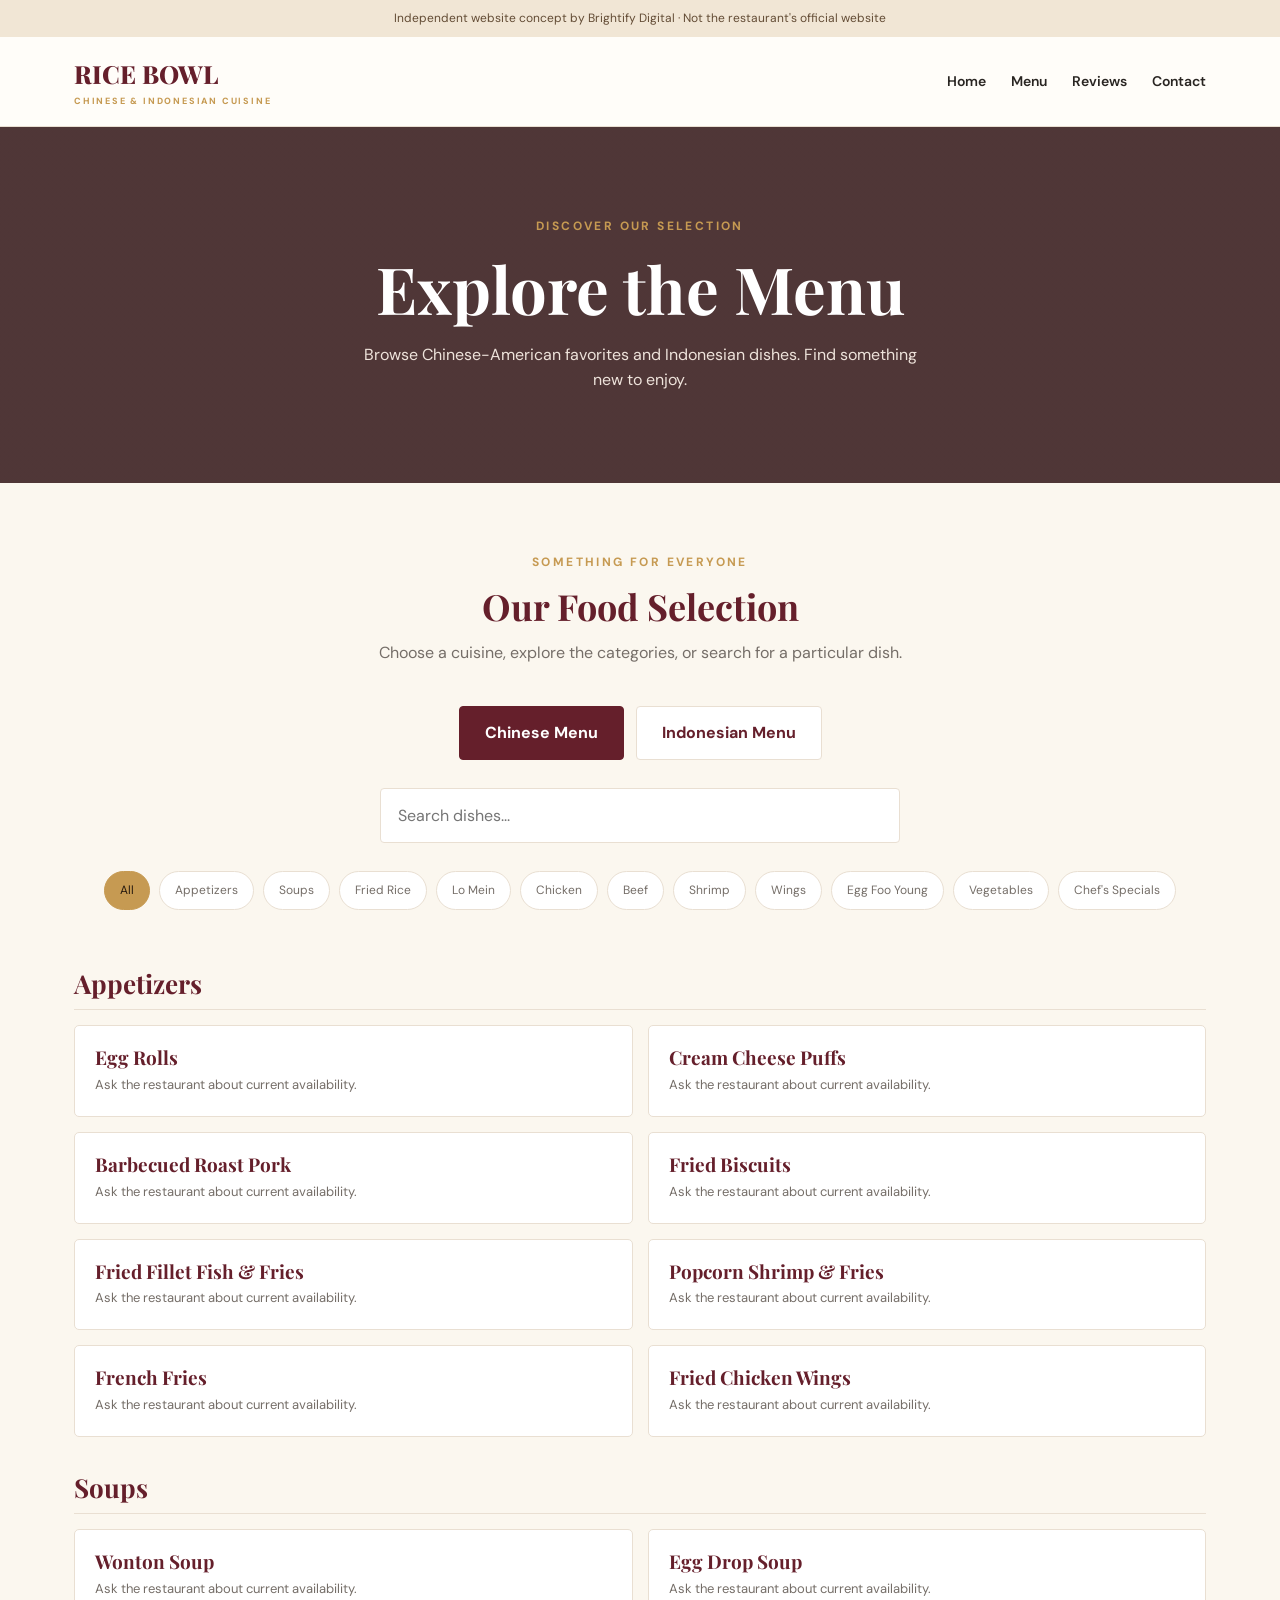
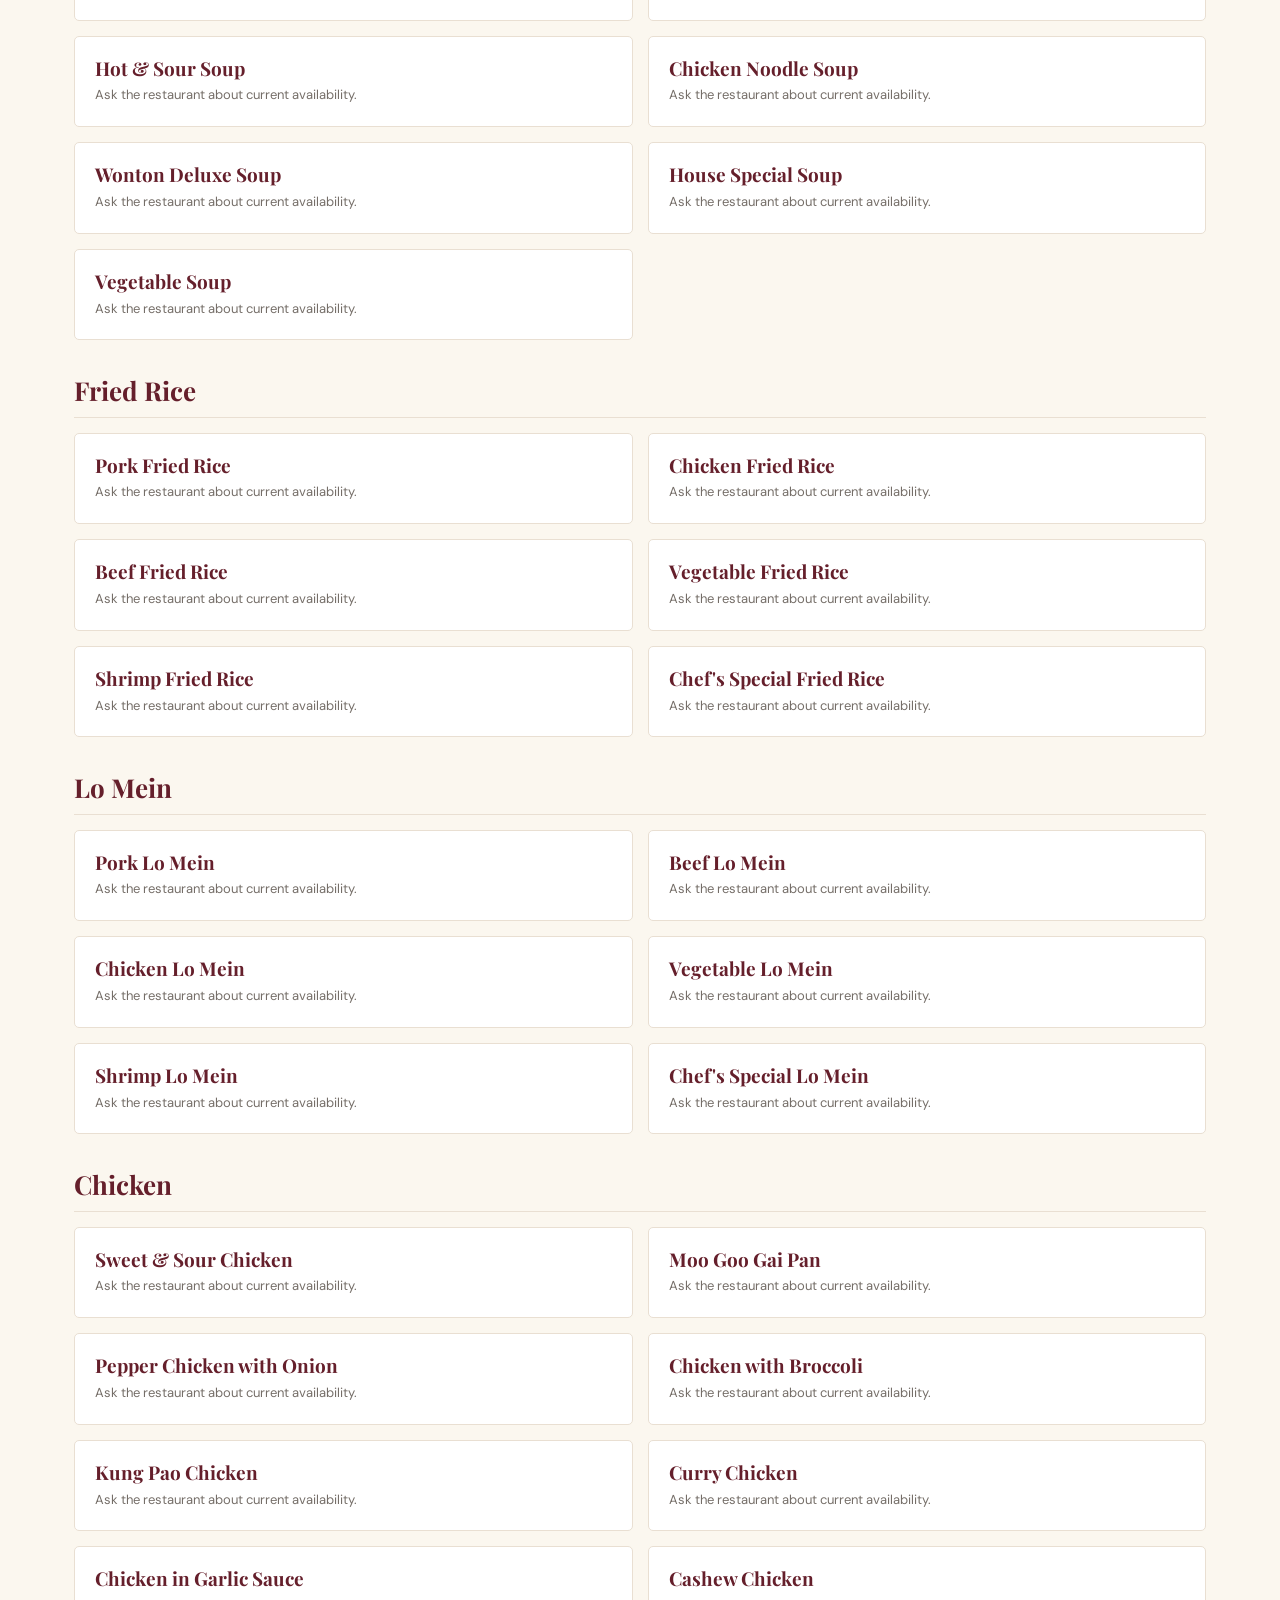
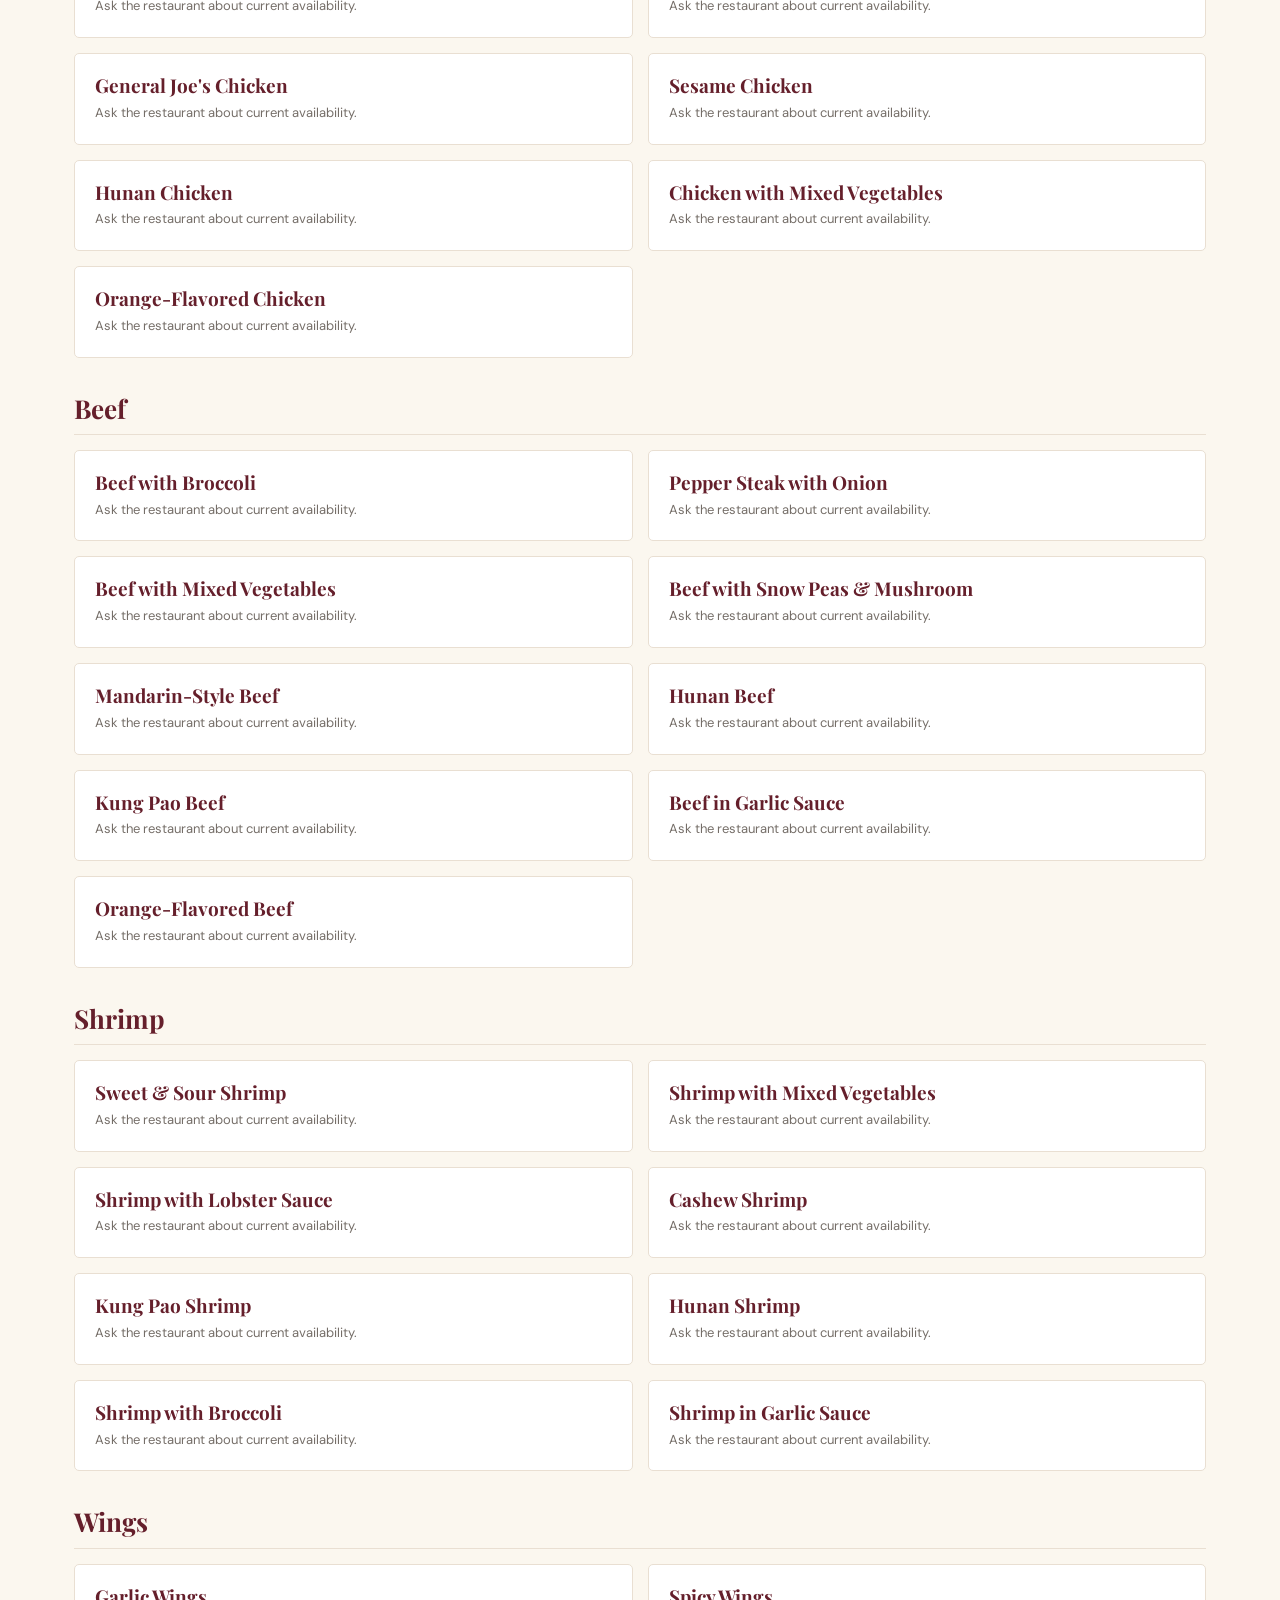
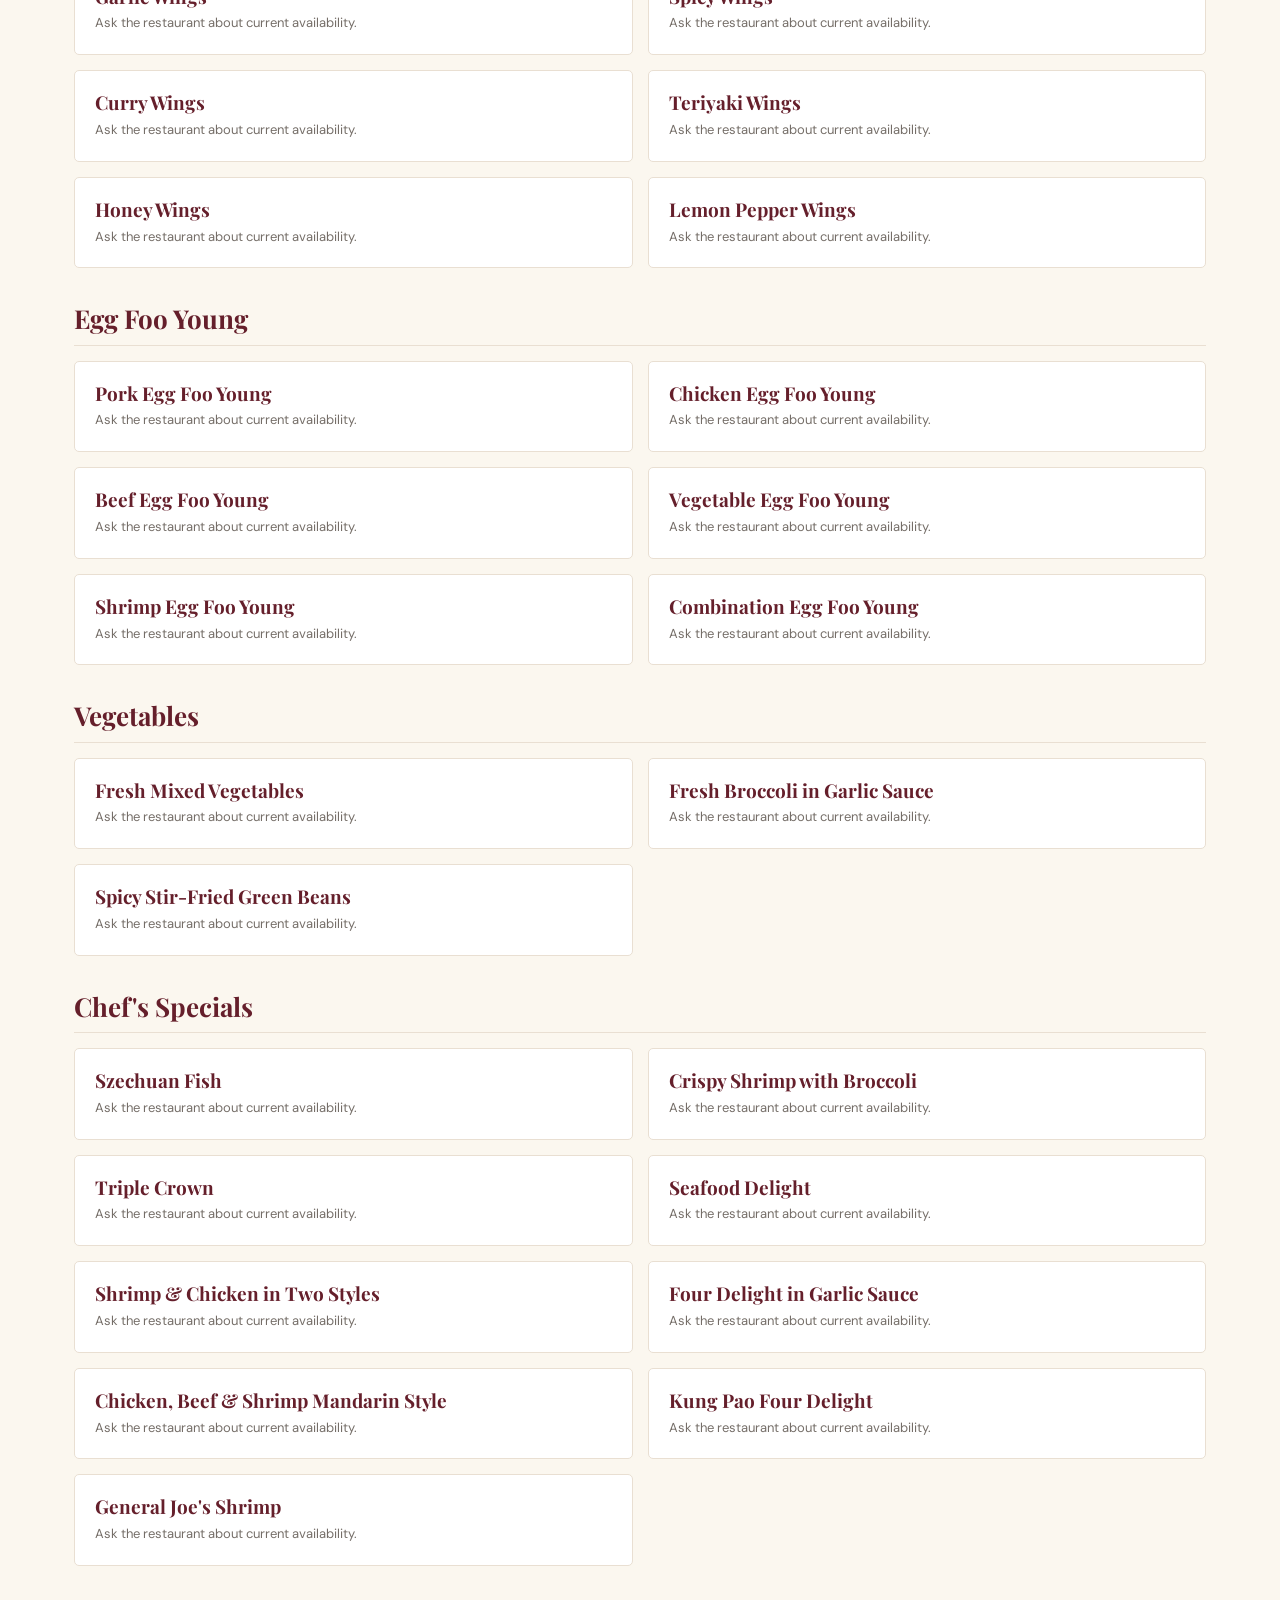
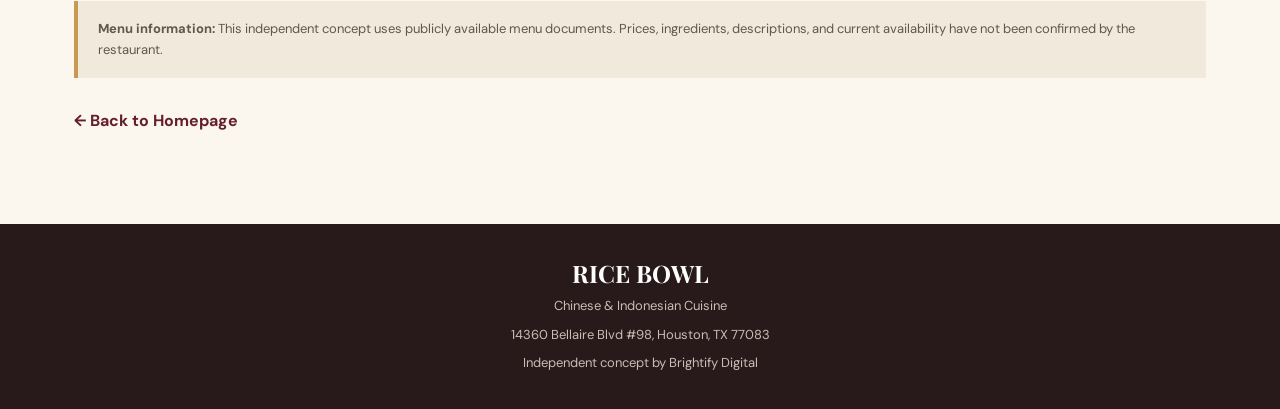
==== menu.html @ 3669cee8 "Create menu.html" ====
<!DOCTYPE html>
<html lang="en">
<head>
  <meta charset="UTF-8">
  <meta name="viewport" content="width=device-width, initial-scale=1.0">

  <title>Menu | Rice Bowl</title>
  <meta name="description" content="Explore Chinese-American and Indonesian menu selections at Rice Bowl in Houston, Texas.">

  <link rel="preconnect" href="https://fonts.googleapis.com">
  <link rel="preconnect" href="https://fonts.gstatic.com" crossorigin>
  <link href="https://fonts.googleapis.com/css2?family=DM+Sans:wght@400;500;600;700&family=Playfair+Display:wght@600;700;800&display=swap" rel="stylesheet">

  <style>
    :root {
      --wine: #651f2b;
      --wine-dark: #42131c;
      --gold: #c69a52;
      --cream: #fbf7ef;
      --paper: #fffdf9;
      --ink: #292522;
      --muted: #756e68;
      --border: #e9dfd2;
    }

    * {
      box-sizing: border-box;
      margin: 0;
      padding: 0;
    }

    body {
      background: var(--cream);
      color: var(--ink);
      font-family: "DM Sans", sans-serif;
      line-height: 1.6;
    }

    a {
      color: inherit;
      text-decoration: none;
    }

    button,
    input {
      font: inherit;
    }

    .concept-banner {
      background: #f1e6d5;
      color: #634c35;
      text-align: center;
      padding: 9px 16px;
      font-size: 12px;
    }

    header {
      background: var(--paper);
      border-bottom: 1px solid var(--border);
      position: sticky;
      top: 0;
      z-index: 10;
    }

    .nav {
      max-width: 1180px;
      margin: auto;
      padding: 17px 24px;
      display: flex;
      align-items: center;
      justify-content: space-between;
      gap: 20px;
    }

    .brand {
      color: var(--wine);
      font-family: "Playfair Display", serif;
      font-size: 25px;
      font-weight: 800;
    }

    .brand small {
      display: block;
      color: var(--gold);
      font-family: "DM Sans", sans-serif;
      font-size: 9px;
      letter-spacing: .2em;
    }

    .nav-links {
      display: flex;
      gap: 25px;
      align-items: center;
      font-size: 14px;
      font-weight: 600;
    }

    .nav-links a:hover {
      color: var(--wine);
    }

    .page-hero {
      background:
        linear-gradient(rgba(45, 15, 18, .83), rgba(45, 15, 18, .83)),
        url("https://images.unsplash.com/photo-1517248135467-4c7edcad34c4?auto=format&fit=crop&w=1600&q=85")
        center/cover;
      color: white;
      text-align: center;
      padding: 90px 20px;
    }

    .eyebrow {
      color: var(--gold);
      font-size: 12px;
      font-weight: 700;
      letter-spacing: .2em;
      text-transform: uppercase;
      margin-bottom: 13px;
    }

    h1,
    h2,
    h3 {
      font-family: "Playfair Display", serif;
      line-height: 1.2;
    }

    .page-hero h1 {
      font-size: clamp(42px, 6vw, 65px);
      margin-bottom: 15px;
    }

    .page-hero p {
      max-width: 570px;
      margin: auto;
      color: #eee3db;
    }

    .menu-container {
      max-width: 1180px;
      margin: auto;
      padding: 70px 24px 90px;
    }

    .intro {
      text-align: center;
      max-width: 650px;
      margin: 0 auto 40px;
    }

    .intro h2 {
      color: var(--wine);
      font-size: 36px;
      margin-bottom: 12px;
    }

    .intro p {
      color: var(--muted);
    }

    .menu-tabs {
      display: flex;
      justify-content: center;
      gap: 12px;
      flex-wrap: wrap;
      margin-bottom: 28px;
    }

    .tab-button {
      border: 1px solid var(--border);
      background: white;
      color: var(--wine);
      padding: 13px 25px;
      border-radius: 4px;
      font-weight: 700;
      cursor: pointer;
    }

    .tab-button.active {
      background: var(--wine);
      color: white;
      border-color: var(--wine);
    }

    .search {
      display: block;
      width: 100%;
      max-width: 520px;
      margin: 0 auto 28px;
      padding: 14px 17px;
      border: 1px solid var(--border);
      background: white;
      border-radius: 4px;
      outline-color: var(--gold);
    }

    .filters {
      display: flex;
      flex-wrap: wrap;
      justify-content: center;
      gap: 9px;
      margin-bottom: 38px;
    }

    .filter {
      border: 1px solid var(--border);
      background: white;
      color: var(--muted);
      padding: 9px 15px;
      border-radius: 30px;
      cursor: pointer;
      font-size: 12px;
    }

    .filter.active {
      background: var(--gold);
      color: #281b10;
      border-color: var(--gold);
    }

    .menu-grid {
      display: grid;
      grid-template-columns: repeat(2, 1fr);
      gap: 15px;
    }

    .category-title {
      grid-column: 1 / -1;
      color: var(--wine);
      font-size: 26px;
      margin-top: 20px;
      padding-bottom: 10px;
      border-bottom: 1px solid var(--border);
    }

    .menu-item {
      background: white;
      border: 1px solid var(--border);
      border-radius: 5px;
      padding: 20px;
    }

    .menu-item h3 {
      color: var(--wine);
      font-size: 19px;
      margin-bottom: 6px;
    }

    .menu-item p {
      color: var(--muted);
      font-size: 13px;
    }

    .notice {
      background: #f1e9dc;
      border-left: 4px solid var(--gold);
      padding: 18px 20px;
      margin-top: 35px;
      color: #62574c;
      font-size: 13px;
    }

    .back-link {
      display: inline-block;
      color: var(--wine);
      font-weight: 700;
      margin-top: 30px;
    }

    footer {
      background: #28191a;
      color: white;
      text-align: center;
      padding: 35px 20px;
    }

    footer p {
      color: #c9bdb5;
      font-size: 13px;
      margin-top: 8px;
    }

    @media (max-width: 700px) {
      .nav {
        align-items: flex-start;
        flex-direction: column;
      }

      .nav-links {
        flex-wrap: wrap;
        gap: 14px;
        font-size: 12px;
      }

      .menu-grid {
        grid-template-columns: 1fr;
      }

      .menu-container {
        padding: 55px 18px;
      }
    }
  </style>
</head>

<body>

  <div class="concept-banner">
    Independent website concept by Brightify Digital · Not the restaurant's official website
  </div>

  <header>
    <nav class="nav">
      <a href="index.html" class="brand">
        RICE BOWL
        <small>CHINESE & INDONESIAN CUISINE</small>
      </a>

      <div class="nav-links">
        <a href="index.html">Home</a>
        <a href="menu.html">Menu</a>
        <a href="index.html#reviews">Reviews</a>
        <a href="index.html#contact">Contact</a>
      </div>
    </nav>
  </header>

  <section class="page-hero">
    <div class="eyebrow">Discover Our Selection</div>
    <h1>Explore the Menu</h1>
    <p>
      Browse Chinese-American favorites and Indonesian dishes.
      Find something new to enjoy.
    </p>
  </section>

  <main class="menu-container">

    <div class="intro">
      <div class="eyebrow">Something for Everyone</div>
      <h2>Our Food Selection</h2>
      <p>
        Choose a cuisine, explore the categories, or search
        for a particular dish.
      </p>
    </div>

    <div class="menu-tabs">
      <button class="tab-button active" data-menu="chinese">
        Chinese Menu
      </button>

      <button class="tab-button" data-menu="indonesian">
        Indonesian Menu
      </button>
    </div>

    <input
      id="search"
      class="search"
      type="search"
      placeholder="Search dishes..."
      aria-label="Search dishes"
    >

    <div class="filters" id="filters"></div>

    <div class="menu-grid" id="menu-grid"></div>

    <div class="notice">
      <strong>Menu information:</strong>
      This independent concept uses publicly available menu
      documents. Prices, ingredients, descriptions, and current
      availability have not been confirmed by the restaurant.
    </div>

    <a href="index.html" class="back-link">← Back to Homepage</a>

  </main>

  <footer>
    <h2>RICE BOWL</h2>
    <p>Chinese & Indonesian Cuisine</p>
    <p>14360 Bellaire Blvd #98, Houston, TX 77083</p>
    <p>Independent concept by Brightify Digital</p>
  </footer>

  <script>
    const menus = {
      chinese: {
        "Appetizers": [
          "Egg Rolls",
          "Cream Cheese Puffs",
          "Barbecued Roast Pork",
          "Fried Biscuits",
          "Fried Fillet Fish & Fries",
          "Popcorn Shrimp & Fries",
          "French Fries",
          "Fried Chicken Wings"
        ],

        "Soups": [
          "Wonton Soup",
          "Egg Drop Soup",
          "Hot & Sour Soup",
          "Chicken Noodle Soup",
          "Wonton Deluxe Soup",
          "House Special Soup",
          "Vegetable Soup"
        ],

        "Fried Rice": [
          "Pork Fried Rice",
          "Chicken Fried Rice",
          "Beef Fried Rice",
          "Vegetable Fried Rice",
          "Shrimp Fried Rice",
          "Chef's Special Fried Rice"
        ],

        "Lo Mein": [
          "Pork Lo Mein",
          "Beef Lo Mein",
          "Chicken Lo Mein",
          "Vegetable Lo Mein",
          "Shrimp Lo Mein",
          "Chef's Special Lo Mein"
        ],

        "Chicken": [
          "Sweet & Sour Chicken",
          "Moo Goo Gai Pan",
          "Pepper Chicken with Onion",
          "Chicken with Broccoli",
          "Kung Pao Chicken",
          "Curry Chicken",
          "Chicken in Garlic Sauce",
          "Cashew Chicken",
          "General Joe's Chicken",
          "Sesame Chicken",
          "Hunan Chicken",
          "Chicken with Mixed Vegetables",
          "Orange-Flavored Chicken"
        ],

        "Beef": [
          "Beef with Broccoli",
          "Pepper Steak with Onion",
          "Beef with Mixed Vegetables",
          "Beef with Snow Peas & Mushroom",
          "Mandarin-Style Beef",
          "Hunan Beef",
          "Kung Pao Beef",
          "Beef in Garlic Sauce",
          "Orange-Flavored Beef"
        ],

        "Shrimp": [
          "Sweet & Sour Shrimp",
          "Shrimp with Mixed Vegetables",
          "Shrimp with Lobster Sauce",
          "Cashew Shrimp",
          "Kung Pao Shrimp",
          "Hunan Shrimp",
          "Shrimp with Broccoli",
          "Shrimp in Garlic Sauce"
        ],

        "Wings": [
          "Garlic Wings",
          "Spicy Wings",
          "Curry Wings",
          "Teriyaki Wings",
          "Honey Wings",
          "Lemon Pepper Wings"
        ],

        "Egg Foo Young": [
          "Pork Egg Foo Young",
          "Chicken Egg Foo Young",
          "Beef Egg Foo Young",
          "Vegetable Egg Foo Young",
          "Shrimp Egg Foo Young",
          "Combination Egg Foo Young"
        ],

        "Vegetables": [
          "Fresh Mixed Vegetables",
          "Fresh Broccoli in Garlic Sauce",
          "Spicy Stir-Fried Green Beans"
        ],

        "Chef's Specials": [
          "Szechuan Fish",
          "Crispy Shrimp with Broccoli",
          "Triple Crown",
          "Seafood Delight",
          "Shrimp & Chicken in Two Styles",
          "Four Delight in Garlic Sauce",
          "Chicken, Beef & Shrimp Mandarin Style",
          "Kung Pao Four Delight",
          "General Joe's Shrimp"
        ]
      },

      indonesian: {
        "Appetizers & Sides": [
          "Pangsit Goreng",
          "Empek-Empek",
          "Tahu Goreng",
          "Lalap",
          "Telor Balado",
          "Emping",
          "Kerupuk"
        ],

        "Soups & Salads": [
          "Gado Gado",
          "Asinan Bogor",
          "Soto Betawi",
          "Sayur Asem",
          "Soto Ayam"
        ],

        "Rice & Noodles": [
          "Bakmie Ayam",
          "Bakmie Udang",
          "Nasi Goreng Ayam Udang",
          "Mie Goreng",
          "Kwetiau Siram",
          "Kwetiau Goreng"
        ],

        "Beef & Satay": [
          "Empal Sapi",
          "Sate Sapi",
          "Rendang Sapi"
        ],

        "Chicken": [
          "Sate Ayam",
          "Ayam Panggang Bumbu Cabe",
          "Ayam Goreng Kuning",
          "Ayam Goreng Mentega"
        ],

        "Seafood": [
          "Ikan Goreng",
          "Ikan Goreng Tepung Asem Manis",
          "Udang Goreng Tepung Saus Mentega"
        ],

        "Vegetables & Other Dishes": [
          "Pu Yung Hai",
          "Cap Cai",
          "Cah Kangkung",
          "Cah Buncis",
          "Sambal Goreng Kentang Buncis"
        ],

        "Drinks": [
          "Es Kelapa"
        ]
      }
    };

    const grid = document.getElementById("menu-grid");
    const filters = document.getElementById("filters");
    const search = document.getElementById("search");

    const tabs = document.querySelectorAll(".tab-button");

    let activeMenu = "chinese";
    let activeCategory = "All";

    function renderFilters() {
      filters.innerHTML = "";

      const categories = [
        "All",
        ...Object.keys(menus[activeMenu])
      ];

      categories.forEach(category => {
        const button = document.createElement("button");

        button.className =
          "filter" +
          (category === activeCategory ? " active" : "");

        button.textContent = category;

        button.addEventListener("click", () => {
          activeCategory = category;
          renderFilters();
          renderMenu();
        });

        filters.appendChild(button);
      });
    }

    function renderMenu() {
      const query = search.value.toLowerCase().trim();

      grid.innerHTML = "";

      Object.entries(menus[activeMenu]).forEach(
        ([category, items]) => {

          if (
            activeCategory !== "All" &&
            activeCategory !== category
          ) {
            return;
          }

          const results = items.filter(item =>
            item.toLowerCase().includes(query)
          );

          if (!results.length) {
            return;
          }

          const heading = document.createElement("h2");
          heading.className = "category-title";
          heading.textContent = category;

          grid.appendChild(heading);

          results.forEach(item => {
            const card = document.createElement("article");
            card.className = "menu-item";

            const title = document.createElement("h3");
            title.textContent = item;

            const description = document.createElement("p");
            description.textContent =
              "Ask the restaurant about current availability.";

            card.appendChild(title);
            card.appendChild(description);

            grid.appendChild(card);
          });
        }
      );

      if (!grid.children.length) {
        const empty = document.createElement("p");
        empty.textContent = "No matching dishes found.";
        grid.appendChild(empty);
      }
    }

    tabs.forEach(tab => {
      tab.addEventListener("click", () => {
        activeMenu = tab.dataset.menu;
        activeCategory = "All";

        tabs.forEach(button =>
          button.classList.remove("active")
        );

        tab.classList.add("active");

        renderFilters();
        renderMenu();
      });
    });

    search.addEventListener("input", renderMenu);

    renderFilters();
    renderMenu();
  </script>

</body>
</html>
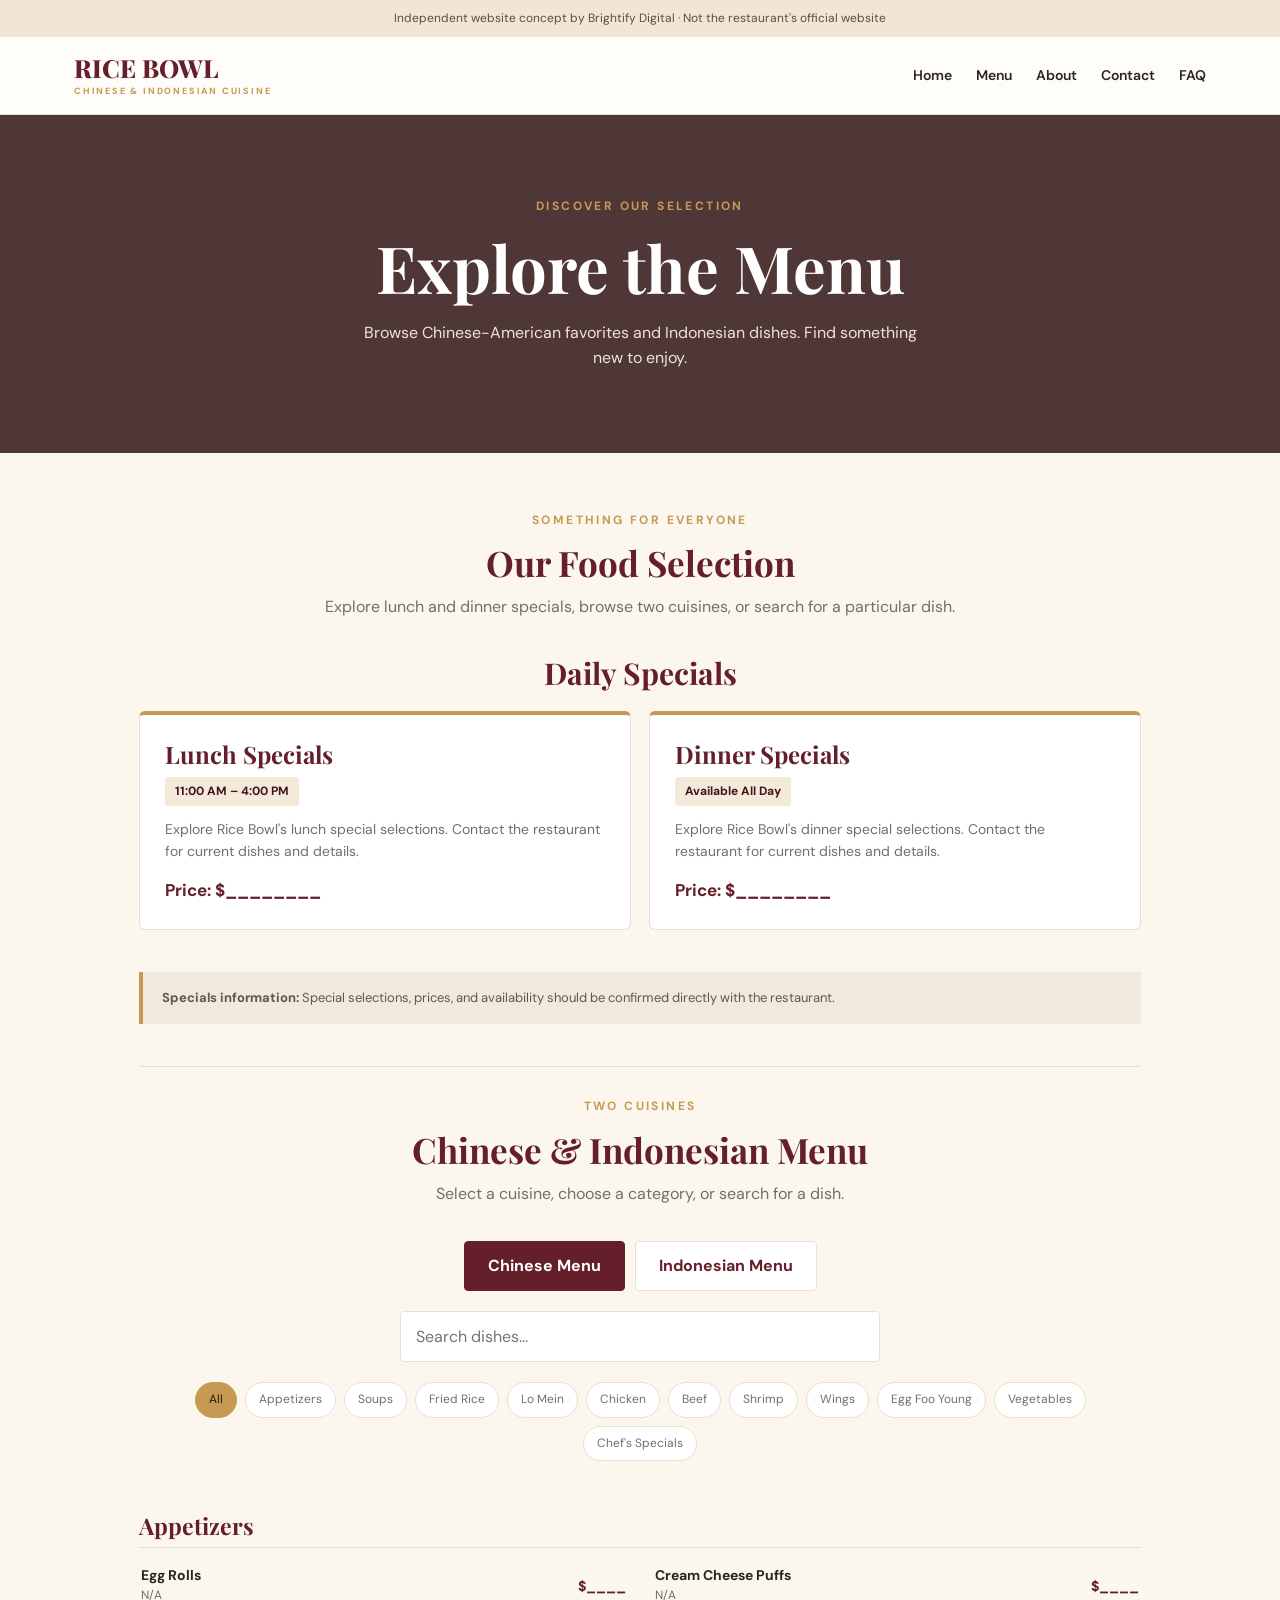
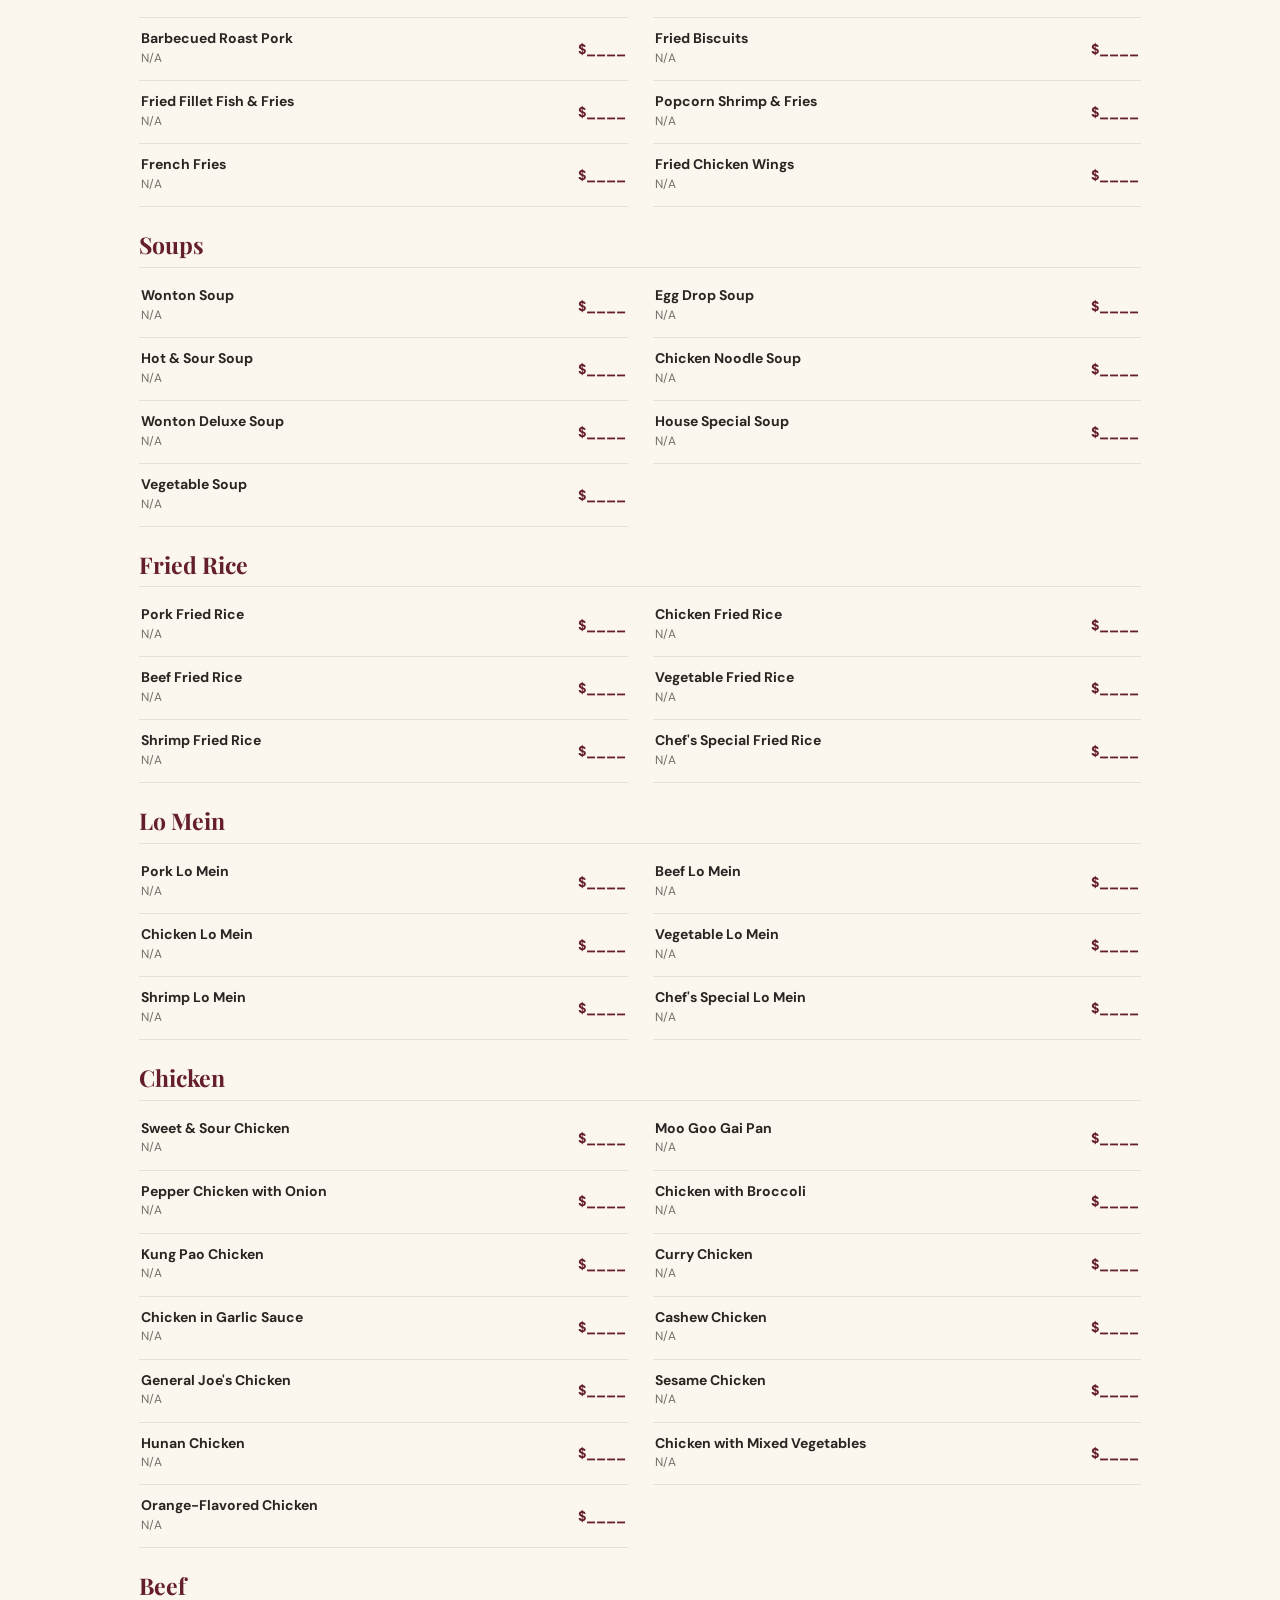
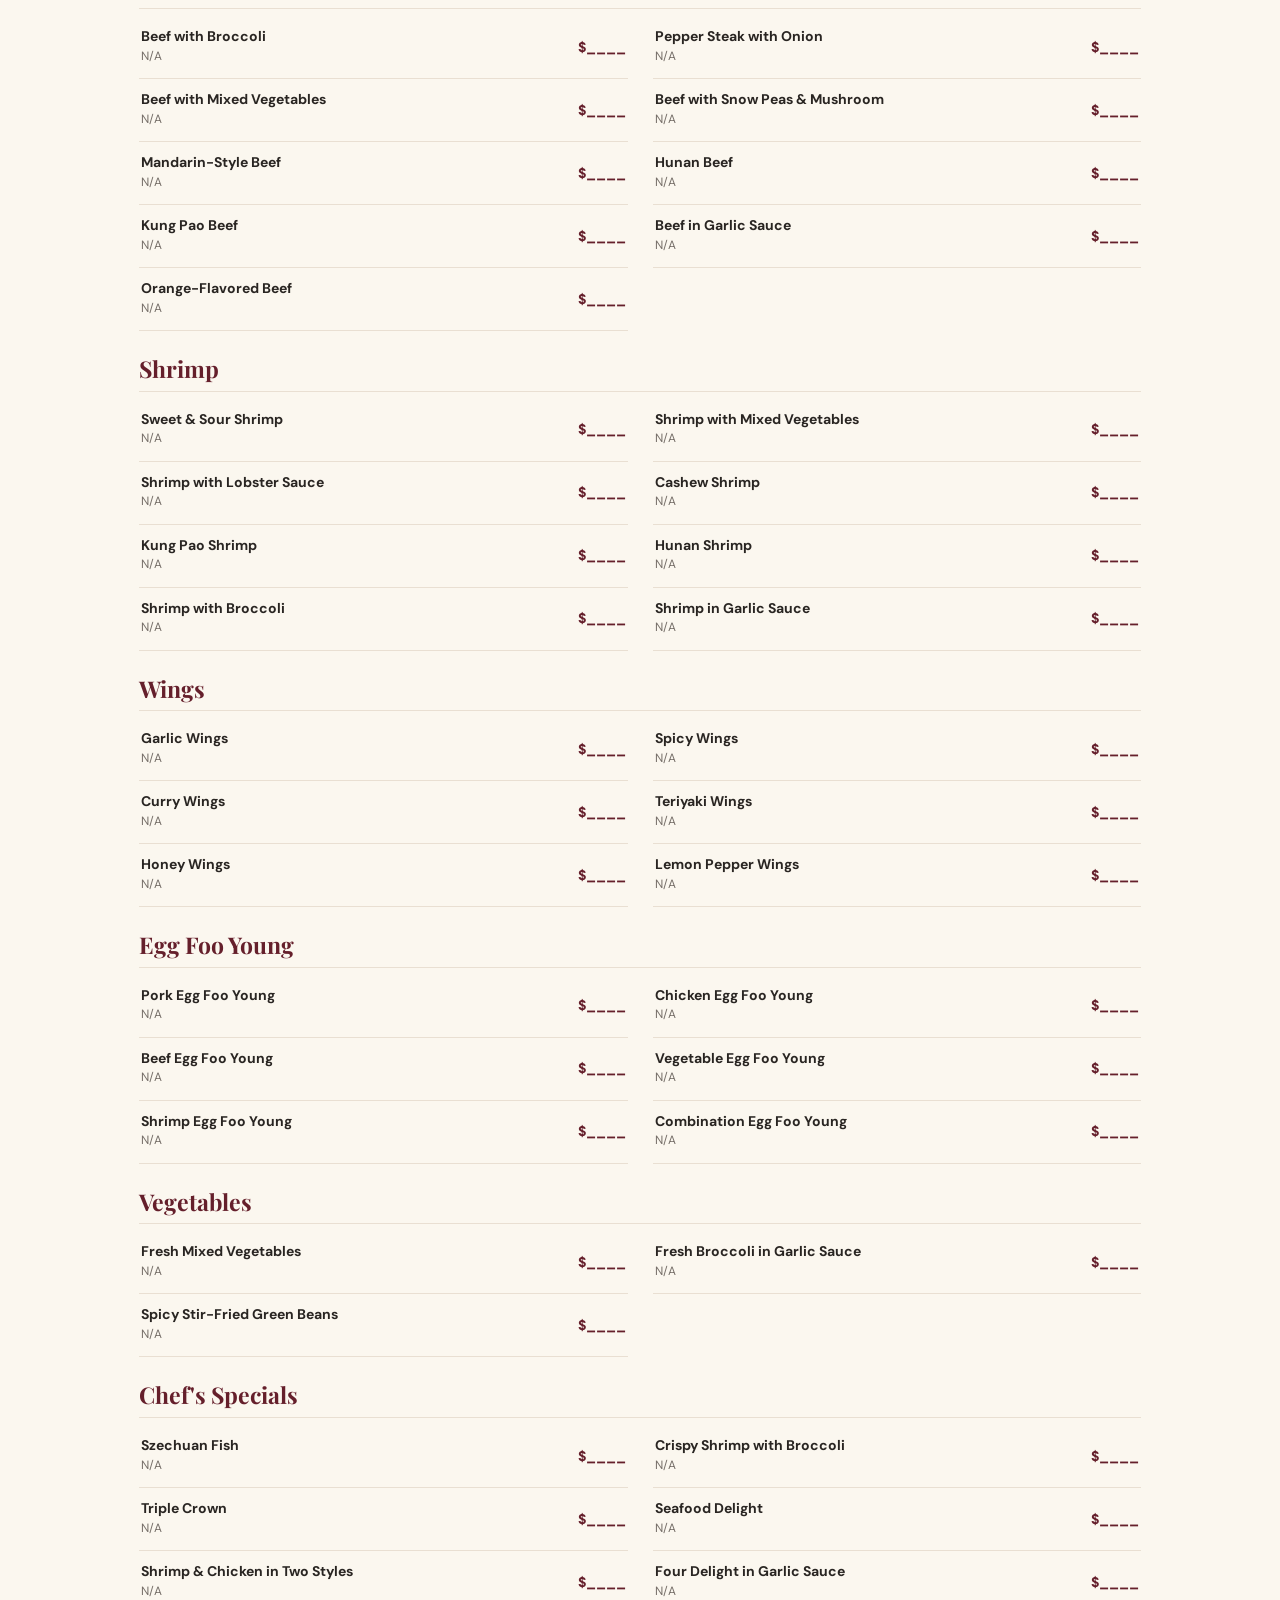
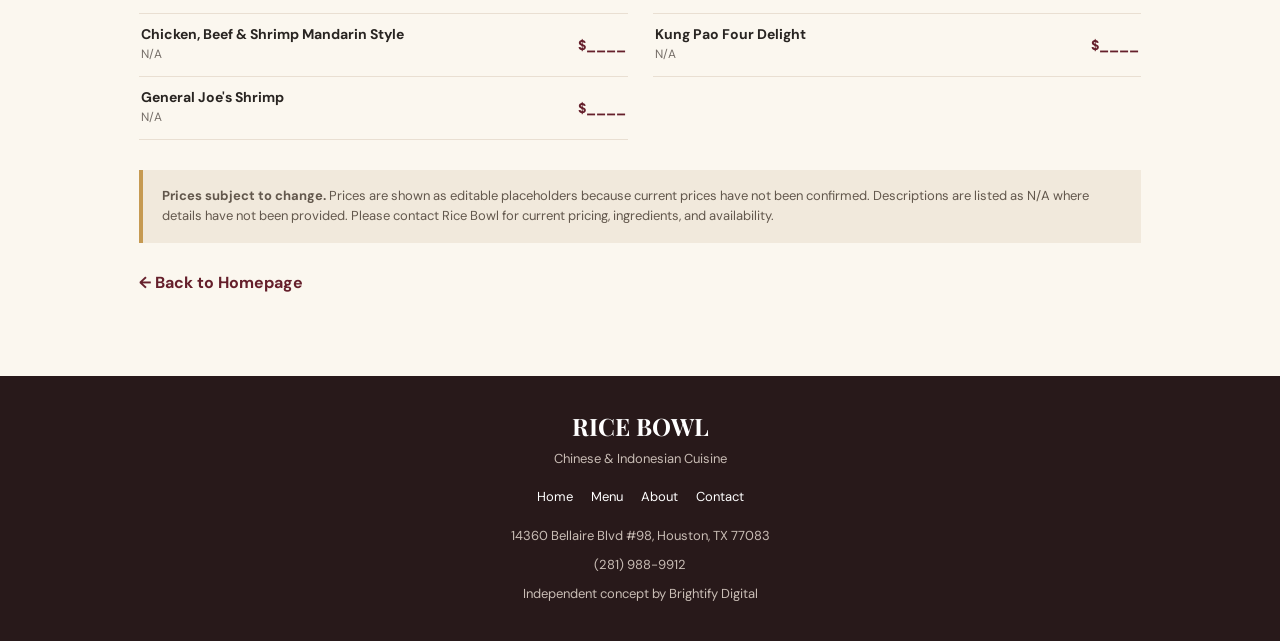
==== commit db02df88: "Update menu.html" ====
--- a/menu.html
+++ b/menu.html
@@ -6,7 +6,8 @@
   <meta name="viewport" content="width=device-width, initial-scale=1.0">
 
   <title>Menu | Rice Bowl</title>
-  <meta name="description" content="Explore Chinese-American and Indonesian menu selections at Rice Bowl in Houston, Texas.">
+  <meta name="description" content="Explore Chinese-American and Indonesian dishes, lunch specials, and dinner specials at Rice Bowl in Houston, Texas.">
+  <meta name="theme-color" content="#651f2b">
 
   <link rel="preconnect" href="https://fonts.googleapis.com">
   <link rel="preconnect" href="https://fonts.gstatic.com" crossorigin>
@@ -30,6 +31,11 @@
       padding: 0;
     }
 
+    html {
+      scroll-behavior: smooth;
+      scroll-padding-top: 100px;
+    }
+
     body {
       background: var(--cream);
       color: var(--ink);
@@ -50,17 +56,17 @@
     .concept-banner {
       background: #f1e6d5;
       color: #634c35;
+      padding: 9px 16px;
       text-align: center;
-      padding: 9px 16px;
       font-size: 12px;
     }
 
     header {
-      background: var(--paper);
-      border-bottom: 1px solid var(--border);
       position: sticky;
       top: 0;
       z-index: 10;
+      background: var(--paper);
+      border-bottom: 1px solid var(--border);
     }
 
     .nav {
@@ -78,10 +84,12 @@
       font-family: "Playfair Display", serif;
       font-size: 25px;
       font-weight: 800;
+      line-height: 1.1;
     }
 
     .brand small {
       display: block;
+      margin-top: 5px;
       color: var(--gold);
       font-family: "DM Sans", sans-serif;
       font-size: 9px;
@@ -90,8 +98,9 @@
 
     .nav-links {
       display: flex;
-      gap: 25px;
       align-items: center;
+      flex-wrap: wrap;
+      gap: 24px;
       font-size: 14px;
       font-weight: 600;
     }
@@ -100,23 +109,30 @@
       color: var(--wine);
     }
 
+    .nav-button {
+      padding: 10px 17px;
+      background: var(--wine);
+      color: white;
+      border-radius: 4px;
+    }
+
     .page-hero {
+      padding: 82px 20px;
       background:
         linear-gradient(rgba(45, 15, 18, .83), rgba(45, 15, 18, .83)),
         url("https://images.unsplash.com/photo-1517248135467-4c7edcad34c4?auto=format&fit=crop&w=1600&q=85")
         center/cover;
       color: white;
       text-align: center;
-      padding: 90px 20px;
     }
 
     .eyebrow {
+      margin-bottom: 12px;
       color: var(--gold);
       font-size: 12px;
       font-weight: 700;
       letter-spacing: .2em;
       text-transform: uppercase;
-      margin-bottom: 13px;
     }
 
     h1,
@@ -127,8 +143,9 @@
     }
 
     .page-hero h1 {
+      margin-bottom: 14px;
+      color: white;
       font-size: clamp(42px, 6vw, 65px);
-      margin-bottom: 15px;
     }
 
     .page-hero p {
@@ -138,40 +155,97 @@
     }
 
     .menu-container {
-      max-width: 1180px;
+      max-width: 1050px;
       margin: auto;
-      padding: 70px 24px 90px;
+      padding: 58px 24px 80px;
     }
 
     .intro {
+      max-width: 650px;
+      margin: 0 auto 35px;
       text-align: center;
-      max-width: 650px;
-      margin: 0 auto 40px;
     }
 
     .intro h2 {
-      color: var(--wine);
-      font-size: 36px;
-      margin-bottom: 12px;
+      margin-bottom: 10px;
+      color: var(--wine);
+      font-size: 35px;
     }
 
     .intro p {
       color: var(--muted);
+    }
+
+    .specials-heading {
+      margin-bottom: 20px;
+      color: var(--wine);
+      text-align: center;
+      font-size: 30px;
+    }
+
+    .specials-grid {
+      display: grid;
+      grid-template-columns: repeat(2, 1fr);
+      gap: 18px;
+      margin-bottom: 42px;
+    }
+
+    .special-card {
+      padding: 25px;
+      background: white;
+      border: 1px solid var(--border);
+      border-top: 4px solid var(--gold);
+      border-radius: 6px;
+    }
+
+    .special-card h3 {
+      margin-bottom: 8px;
+      color: var(--wine);
+      font-size: 24px;
+    }
+
+    .special-time {
+      display: inline-block;
+      margin-bottom: 12px;
+      padding: 5px 10px;
+      background: #f4ead9;
+      color: var(--wine-dark);
+      border-radius: 3px;
+      font-size: 12px;
+      font-weight: 700;
+    }
+
+    .special-card p {
+      color: var(--muted);
+      font-size: 14px;
+    }
+
+    .special-price {
+      margin-top: 14px;
+      color: var(--wine);
+      font-size: 17px;
+      font-weight: 700;
+    }
+
+    .menu-divider {
+      margin: 42px 0 30px;
+      border: 0;
+      border-top: 1px solid var(--border);
     }
 
     .menu-tabs {
       display: flex;
       justify-content: center;
-      gap: 12px;
       flex-wrap: wrap;
-      margin-bottom: 28px;
+      gap: 10px;
+      margin-bottom: 20px;
     }
 
     .tab-button {
+      padding: 11px 23px;
+      background: white;
+      color: var(--wine);
       border: 1px solid var(--border);
-      background: white;
-      color: var(--wine);
-      padding: 13px 25px;
       border-radius: 4px;
       font-weight: 700;
       cursor: pointer;
@@ -186,31 +260,31 @@
     .search {
       display: block;
       width: 100%;
-      max-width: 520px;
-      margin: 0 auto 28px;
-      padding: 14px 17px;
+      max-width: 480px;
+      margin: 0 auto 20px;
+      padding: 12px 15px;
+      background: white;
       border: 1px solid var(--border);
-      background: white;
       border-radius: 4px;
       outline-color: var(--gold);
     }
 
     .filters {
       display: flex;
+      justify-content: center;
       flex-wrap: wrap;
-      justify-content: center;
-      gap: 9px;
-      margin-bottom: 38px;
+      gap: 8px;
+      margin-bottom: 27px;
     }
 
     .filter {
-      border: 1px solid var(--border);
+      padding: 7px 13px;
       background: white;
       color: var(--muted);
-      padding: 9px 15px;
+      border: 1px solid var(--border);
       border-radius: 30px;
+      font-size: 12px;
       cursor: pointer;
-      font-size: 12px;
     }
 
     .filter.active {
@@ -221,64 +295,100 @@
 
     .menu-grid {
       display: grid;
-      grid-template-columns: repeat(2, 1fr);
-      gap: 15px;
+      grid-template-columns: repeat(2, minmax(0, 1fr));
+      gap: 0 25px;
     }
 
     .category-title {
       grid-column: 1 / -1;
-      color: var(--wine);
-      font-size: 26px;
-      margin-top: 20px;
-      padding-bottom: 10px;
+      margin-top: 24px;
+      margin-bottom: 7px;
+      padding-bottom: 8px;
+      color: var(--wine);
       border-bottom: 1px solid var(--border);
+      font-size: 23px;
     }
 
     .menu-item {
-      background: white;
-      border: 1px solid var(--border);
-      border-radius: 5px;
-      padding: 20px;
+      display: grid;
+      grid-template-columns: minmax(0, 1fr) auto;
+      align-items: center;
+      gap: 10px;
+      padding: 12px 2px;
+      border-bottom: 1px solid var(--border);
     }
 
     .menu-item h3 {
-      color: var(--wine);
-      font-size: 19px;
-      margin-bottom: 6px;
+      margin-bottom: 2px;
+      color: var(--ink);
+      font-family: "DM Sans", sans-serif;
+      font-size: 14px;
+      font-weight: 700;
     }
 
     .menu-item p {
       color: var(--muted);
-      font-size: 13px;
+      font-size: 12px;
+    }
+
+    .menu-price {
+      color: var(--wine);
+      font-size: 14px;
+      font-weight: 700;
+      white-space: nowrap;
+    }
+
+    .empty-message {
+      grid-column: 1 / -1;
+      padding: 25px;
+      color: var(--muted);
+      text-align: center;
     }
 
     .notice {
+      margin-top: 30px;
+      padding: 16px 19px;
       background: #f1e9dc;
       border-left: 4px solid var(--gold);
-      padding: 18px 20px;
-      margin-top: 35px;
       color: #62574c;
       font-size: 13px;
     }
 
     .back-link {
       display: inline-block;
+      margin-top: 27px;
       color: var(--wine);
       font-weight: 700;
-      margin-top: 30px;
     }
 
     footer {
+      padding: 36px 20px;
       background: #28191a;
       color: white;
       text-align: center;
-      padding: 35px 20px;
+    }
+
+    footer h2 {
+      color: white;
     }
 
     footer p {
+      margin-top: 8px;
       color: #c9bdb5;
       font-size: 13px;
-      margin-top: 8px;
+    }
+
+    .footer-links {
+      display: flex;
+      justify-content: center;
+      flex-wrap: wrap;
+      gap: 18px;
+      margin: 18px 0;
+      font-size: 13px;
+    }
+
+    .footer-links a:hover {
+      color: var(--gold);
     }
 
     @media (max-width: 700px) {
@@ -288,17 +398,21 @@
       }
 
       .nav-links {
-        flex-wrap: wrap;
-        gap: 14px;
+        gap: 13px;
         font-size: 12px;
       }
 
+      .specials-grid,
       .menu-grid {
         grid-template-columns: 1fr;
       }
 
       .menu-container {
-        padding: 55px 18px;
+        padding: 45px 18px 65px;
+      }
+
+      .page-hero {
+        padding: 65px 18px;
       }
     }
   </style>
@@ -320,8 +434,9 @@
       <div class="nav-links">
         <a href="index.html">Home</a>
         <a href="menu.html">Menu</a>
-        <a href="index.html#reviews">Reviews</a>
-        <a href="index.html#contact">Contact</a>
+        <a href="about.html">About</a>
+        <a href="contact.html">Contact</a>
+        <a href="index.html#faq">FAQ</a>
       </div>
     </nav>
   </header>
@@ -341,8 +456,50 @@
       <div class="eyebrow">Something for Everyone</div>
       <h2>Our Food Selection</h2>
       <p>
-        Choose a cuisine, explore the categories, or search
-        for a particular dish.
+        Explore lunch and dinner specials, browse two cuisines,
+        or search for a particular dish.
+      </p>
+    </div>
+
+    <!-- Lunch and dinner specials -->
+    <h2 class="specials-heading">Daily Specials</h2>
+
+    <div class="specials-grid">
+      <article class="special-card">
+        <h3>Lunch Specials</h3>
+        <span class="special-time">11:00 AM – 4:00 PM</span>
+        <p>
+          Explore Rice Bowl's lunch special selections.
+          Contact the restaurant for current dishes and details.
+        </p>
+        <div class="special-price">Price: $________</div>
+      </article>
+
+      <article class="special-card">
+        <h3>Dinner Specials</h3>
+        <span class="special-time">Available All Day</span>
+        <p>
+          Explore Rice Bowl's dinner special selections.
+          Contact the restaurant for current dishes and details.
+        </p>
+        <div class="special-price">Price: $________</div>
+      </article>
+    </div>
+
+    <div class="notice">
+      <strong>Specials information:</strong>
+      Special selections, prices, and availability should be confirmed
+      directly with the restaurant.
+    </div>
+
+    <hr class="menu-divider">
+
+    <!-- Main menu -->
+    <div class="intro">
+      <div class="eyebrow">Two Cuisines</div>
+      <h2>Chinese & Indonesian Menu</h2>
+      <p>
+        Select a cuisine, choose a category, or search for a dish.
       </p>
     </div>
 
@@ -369,10 +526,11 @@
     <div class="menu-grid" id="menu-grid"></div>
 
     <div class="notice">
-      <strong>Menu information:</strong>
-      This independent concept uses publicly available menu
-      documents. Prices, ingredients, descriptions, and current
-      availability have not been confirmed by the restaurant.
+      <strong>Prices subject to change.</strong>
+      Prices are shown as editable placeholders because current prices
+      have not been confirmed. Descriptions are listed as N/A where
+      details have not been provided. Please contact Rice Bowl for
+      current pricing, ingredients, and availability.
     </div>
 
     <a href="index.html" class="back-link">← Back to Homepage</a>
@@ -382,7 +540,16 @@
   <footer>
     <h2>RICE BOWL</h2>
     <p>Chinese & Indonesian Cuisine</p>
+
+    <div class="footer-links">
+      <a href="index.html">Home</a>
+      <a href="menu.html">Menu</a>
+      <a href="about.html">About</a>
+      <a href="contact.html">Contact</a>
+    </div>
+
     <p>14360 Bellaire Blvd #98, Houston, TX 77083</p>
+    <p>(281) 988-9912</p>
     <p>Independent concept by Brightify Digital</p>
   </footer>
 
@@ -568,7 +735,6 @@
     const grid = document.getElementById("menu-grid");
     const filters = document.getElementById("filters");
     const search = document.getElementById("search");
-
     const tabs = document.querySelectorAll(".tab-button");
 
     let activeMenu = "chinese";
@@ -620,9 +786,7 @@
             item.toLowerCase().includes(query)
           );
 
-          if (!results.length) {
-            return;
-          }
+          if (!results.length) return;
 
           const heading = document.createElement("h2");
           heading.className = "category-title";
@@ -631,26 +795,35 @@
           grid.appendChild(heading);
 
           results.forEach(item => {
-            const card = document.createElement("article");
-            card.className = "menu-item";
+            const row = document.createElement("article");
+            row.className = "menu-item";
+
+            const details = document.createElement("div");
 
             const title = document.createElement("h3");
             title.textContent = item;
 
             const description = document.createElement("p");
-            description.textContent =
-              "Ask the restaurant about current availability.";
-
-            card.appendChild(title);
-            card.appendChild(description);
-
-            grid.appendChild(card);
+            description.textContent = "N/A";
+
+            const price = document.createElement("span");
+            price.className = "menu-price";
+            price.textContent = "$____";
+
+            details.appendChild(title);
+            details.appendChild(description);
+
+            row.appendChild(details);
+            row.appendChild(price);
+
+            grid.appendChild(row);
           });
         }
       );
 
       if (!grid.children.length) {
         const empty = document.createElement("p");
+        empty.className = "empty-message";
         empty.textContent = "No matching dishes found.";
         grid.appendChild(empty);
       }
@@ -661,9 +834,9 @@
         activeMenu = tab.dataset.menu;
         activeCategory = "All";
 
-        tabs.forEach(button =>
-          button.classList.remove("active")
-        );
+        tabs.forEach(button => {
+          button.classList.remove("active");
+        });
 
         tab.classList.add("active");
 
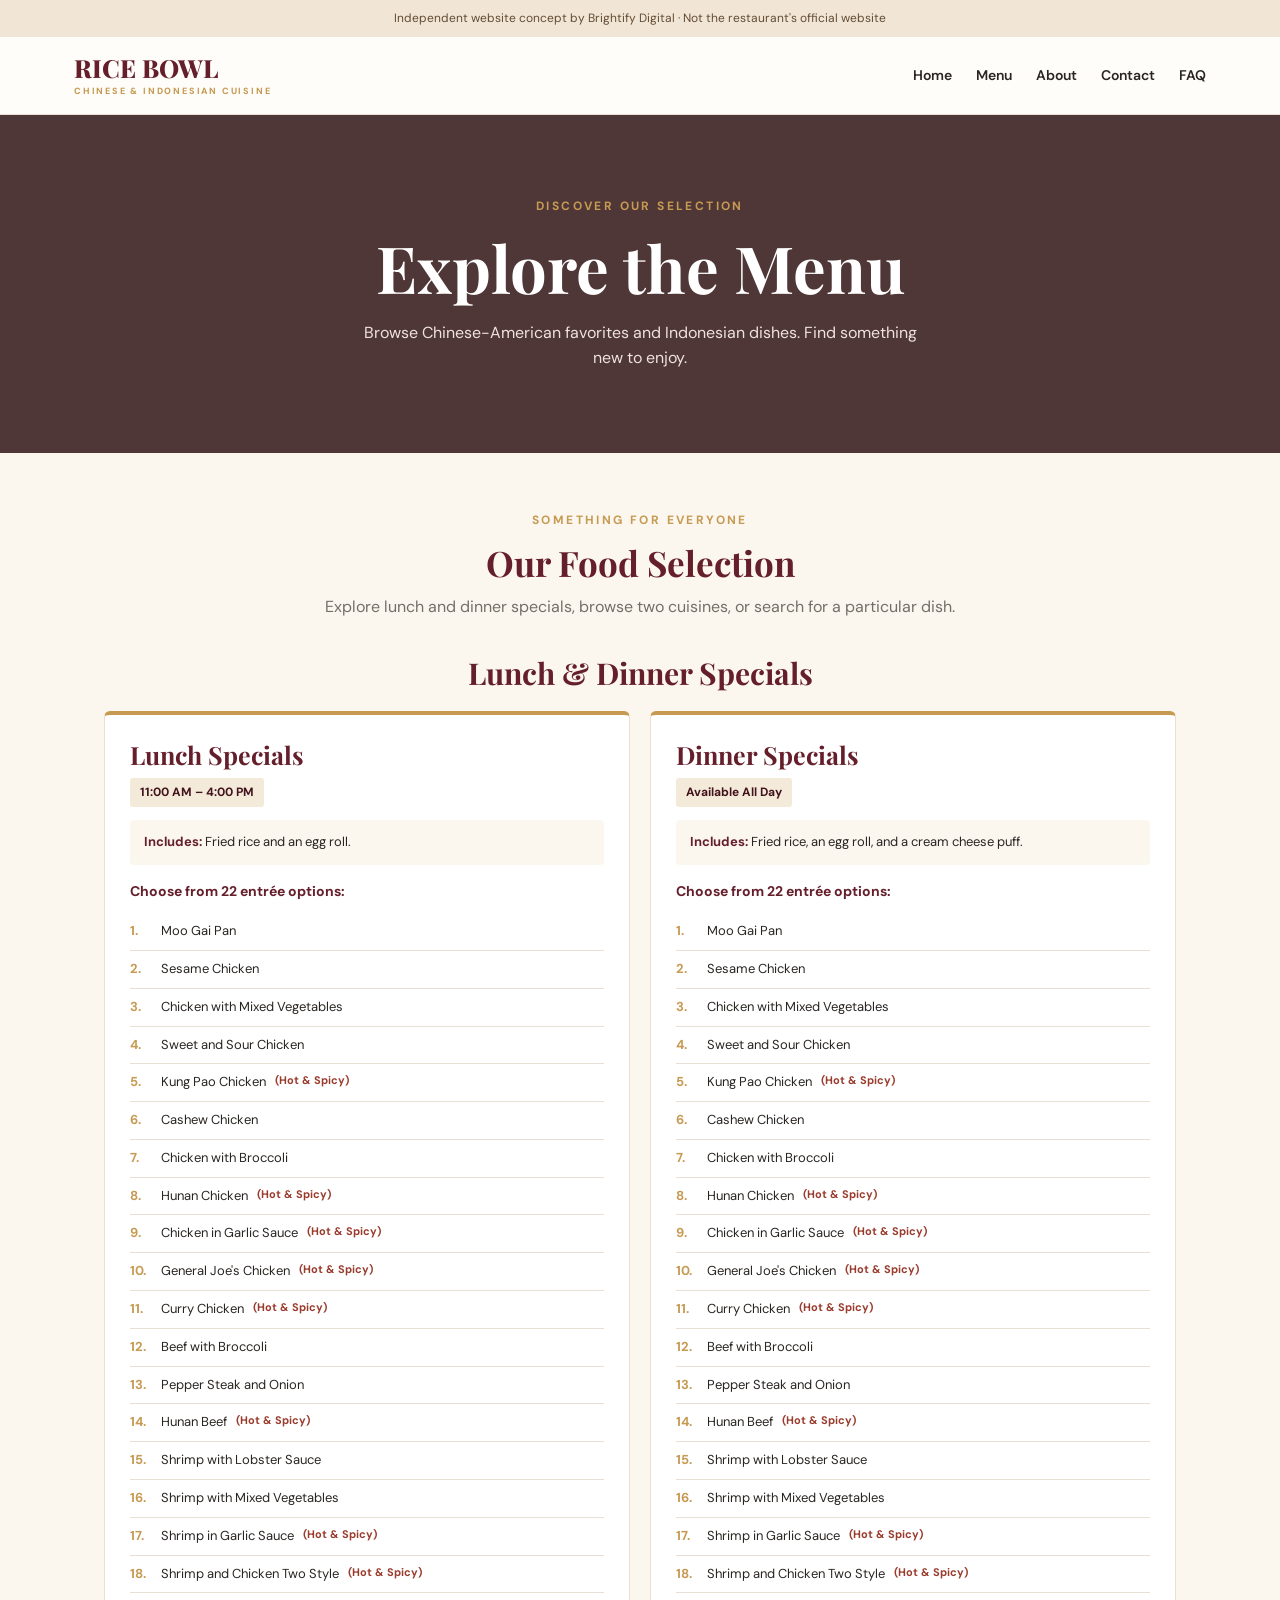
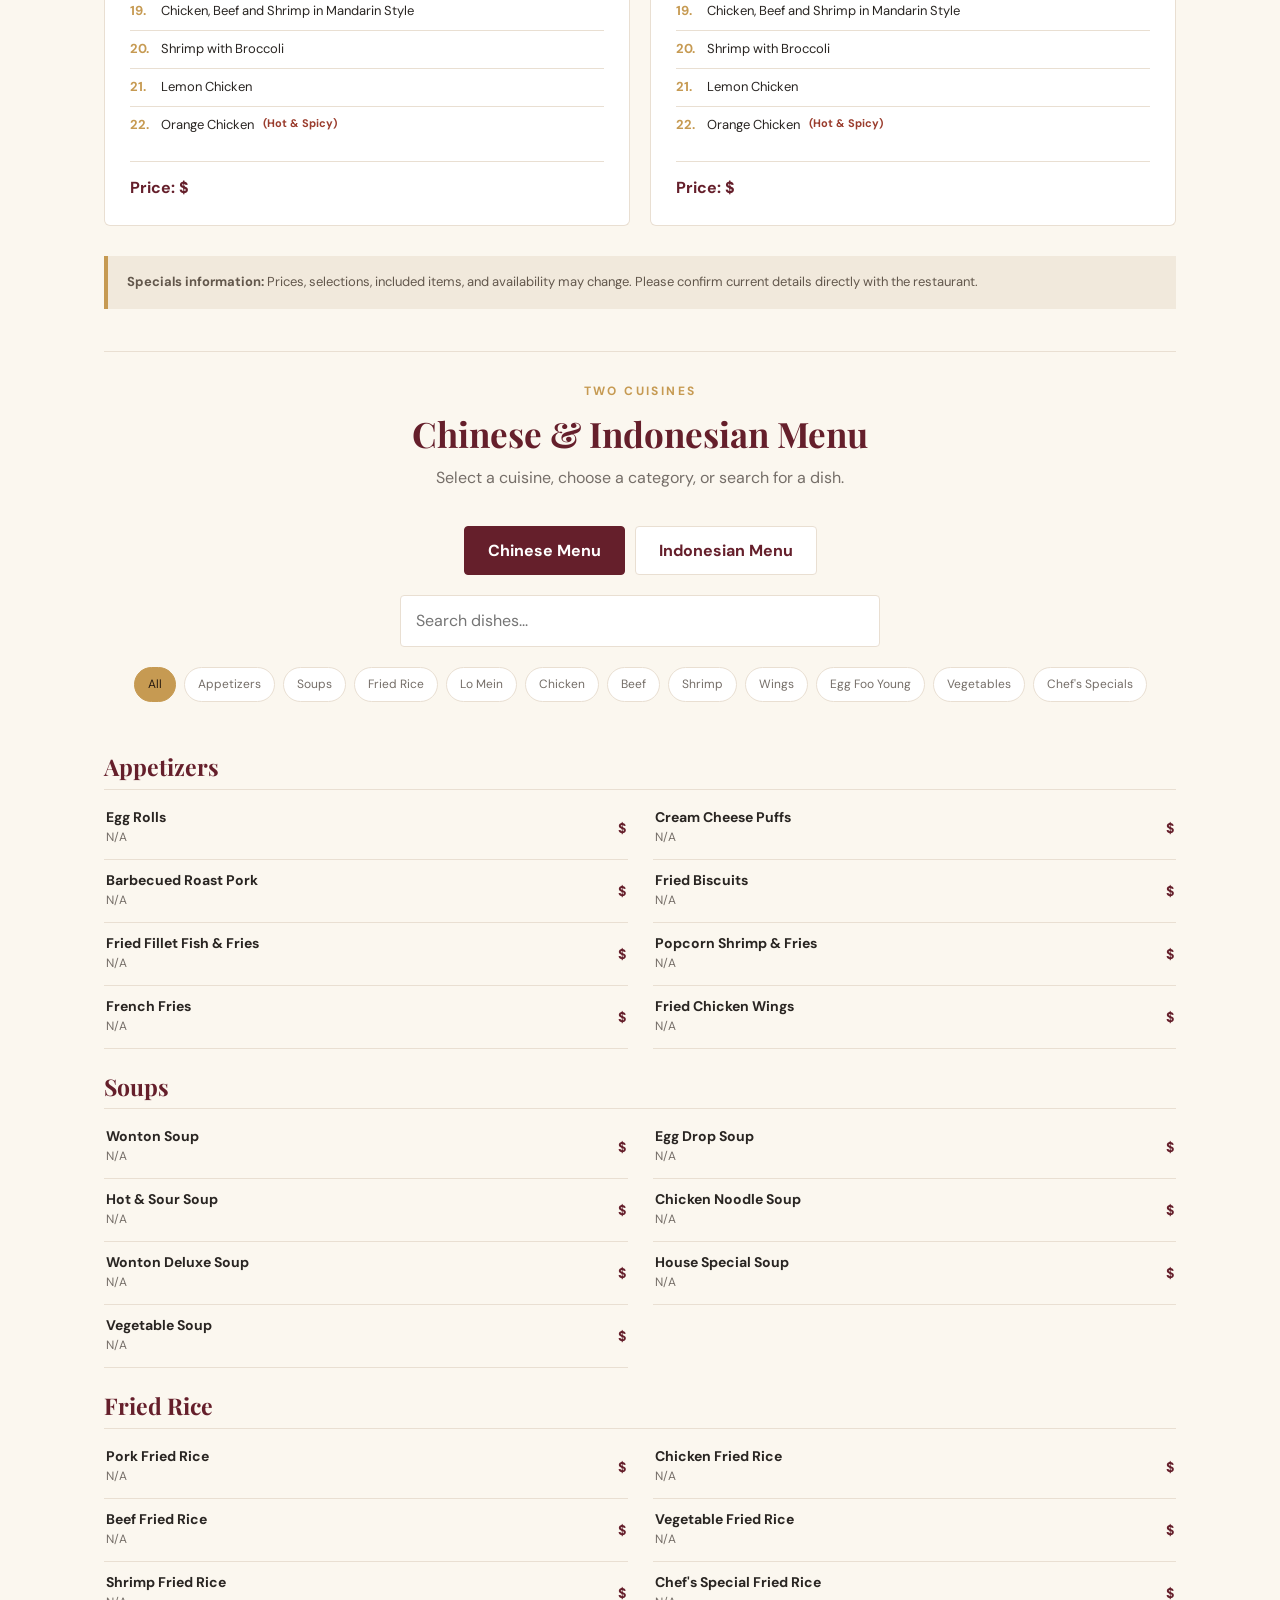
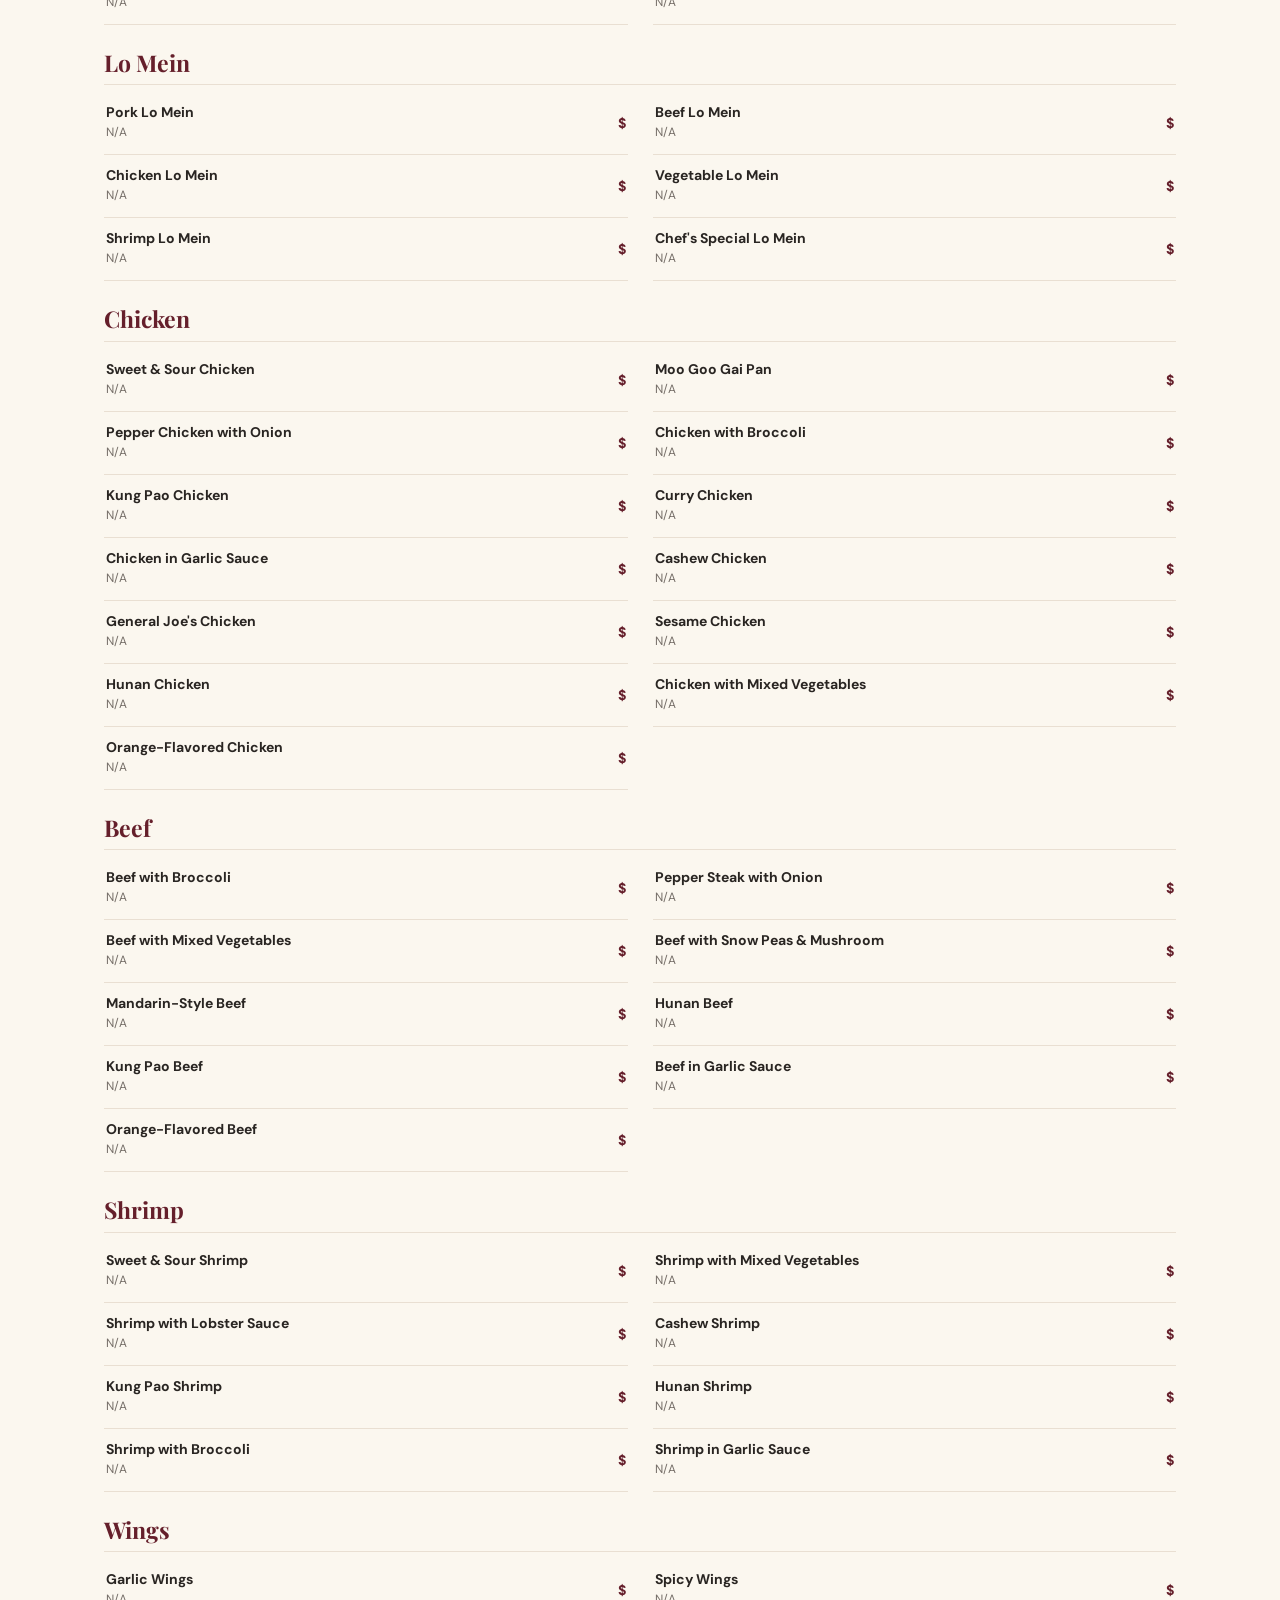
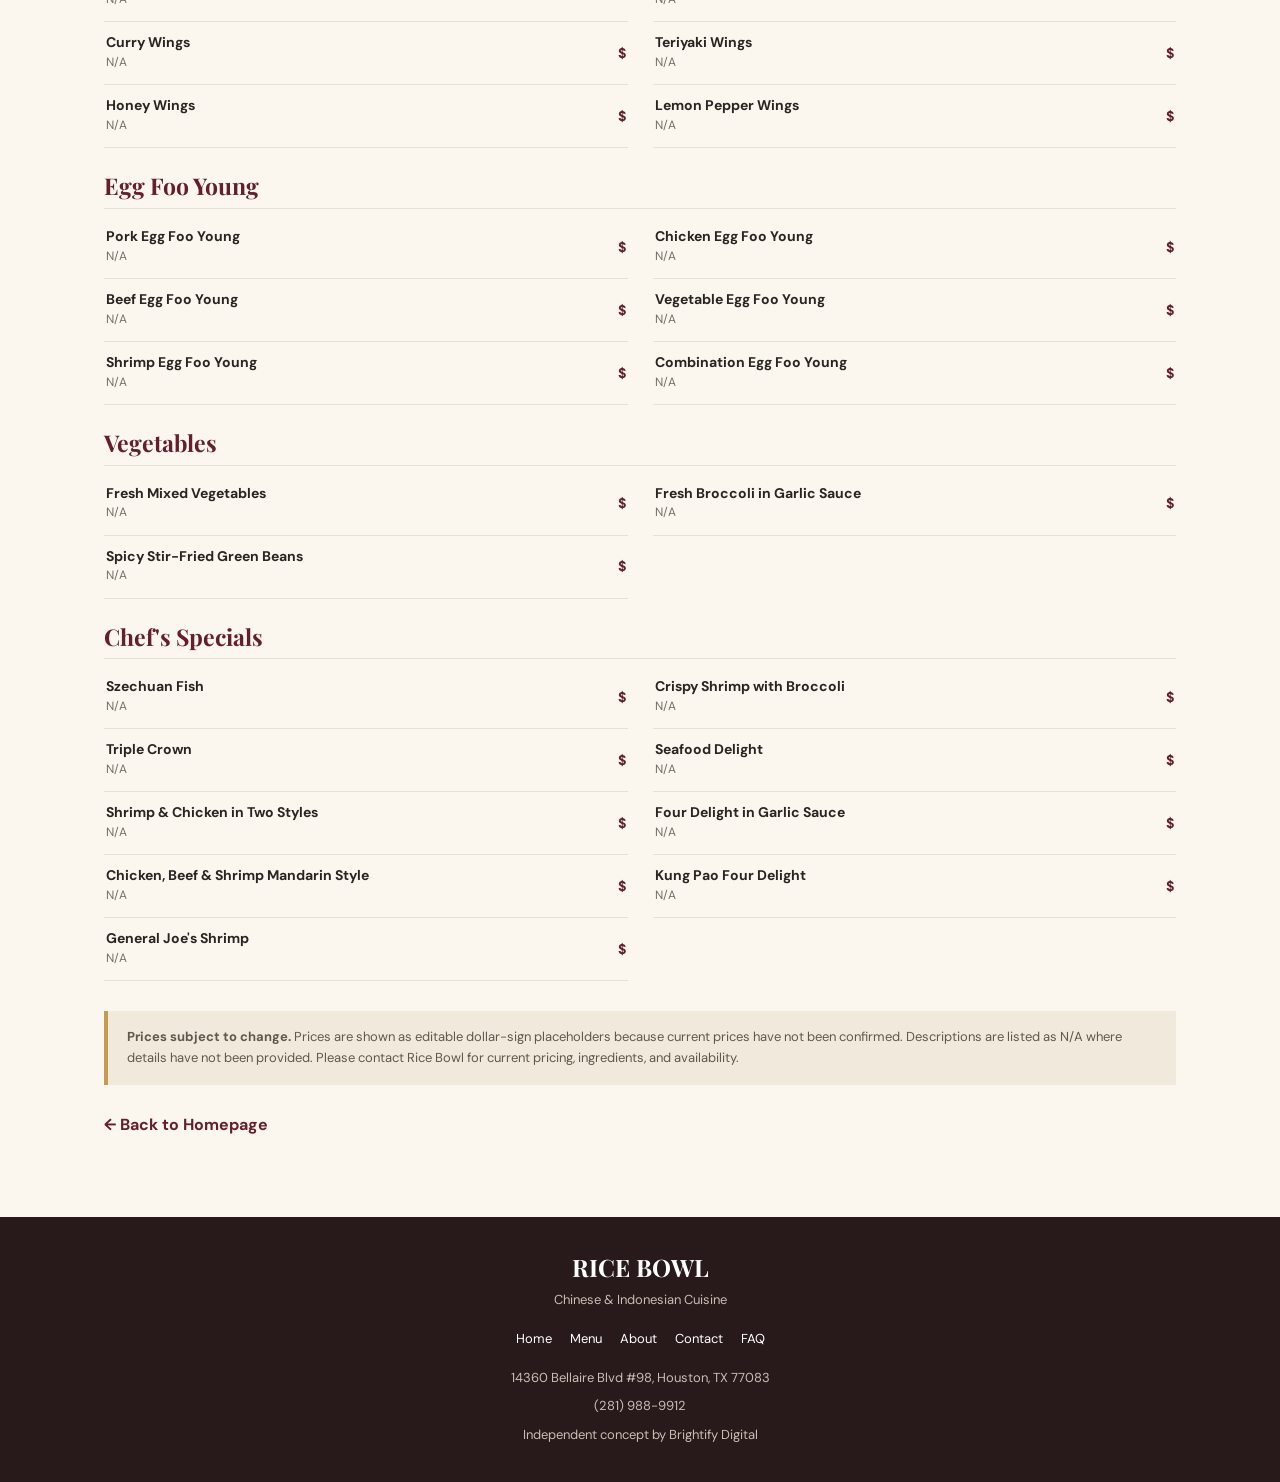
==== commit e1c059cc: "Update menu.html" ====
--- a/menu.html
+++ b/menu.html
@@ -1,4 +1,3 @@
-
 <!DOCTYPE html>
 <html lang="en">
 <head>
@@ -6,7 +5,7 @@
   <meta name="viewport" content="width=device-width, initial-scale=1.0">
 
   <title>Menu | Rice Bowl</title>
-  <meta name="description" content="Explore Chinese-American and Indonesian dishes, lunch specials, and dinner specials at Rice Bowl in Houston, Texas.">
+  <meta name="description" content="Explore Chinese-American and Indonesian dishes, plus 22 lunch and dinner special options at Rice Bowl in Houston, Texas.">
   <meta name="theme-color" content="#651f2b">
 
   <link rel="preconnect" href="https://fonts.googleapis.com">
@@ -109,13 +108,6 @@
       color: var(--wine);
     }
 
-    .nav-button {
-      padding: 10px 17px;
-      background: var(--wine);
-      color: white;
-      border-radius: 4px;
-    }
-
     .page-hero {
       padding: 82px 20px;
       background:
@@ -155,7 +147,7 @@
     }
 
     .menu-container {
-      max-width: 1050px;
+      max-width: 1120px;
       margin: auto;
       padding: 58px 24px 80px;
     }
@@ -185,9 +177,9 @@
 
     .specials-grid {
       display: grid;
-      grid-template-columns: repeat(2, 1fr);
-      gap: 18px;
-      margin-bottom: 42px;
+      grid-template-columns: repeat(2, minmax(0, 1fr));
+      gap: 20px;
+      margin-bottom: 25px;
     }
 
     .special-card {
@@ -201,12 +193,12 @@
     .special-card h3 {
       margin-bottom: 8px;
       color: var(--wine);
-      font-size: 24px;
+      font-size: 25px;
     }
 
     .special-time {
       display: inline-block;
-      margin-bottom: 12px;
+      margin-bottom: 13px;
       padding: 5px 10px;
       background: #f4ead9;
       color: var(--wine-dark);
@@ -215,15 +207,63 @@
       font-weight: 700;
     }
 
-    .special-card p {
-      color: var(--muted);
+    .special-includes {
+      margin-bottom: 15px;
+      padding: 12px 14px;
+      background: #fbf7ef;
+      border-radius: 4px;
+      color: var(--ink);
+      font-size: 13px;
+    }
+
+    .special-includes strong {
+      color: var(--wine);
+    }
+
+    .special-card h4 {
+      margin-bottom: 11px;
+      color: var(--wine);
       font-size: 14px;
     }
 
+    .special-options {
+      display: grid;
+      grid-template-columns: 1fr;
+      gap: 0;
+      list-style: none;
+    }
+
+    .special-options li {
+      display: flex;
+      align-items: flex-start;
+      gap: 9px;
+      padding: 8px 0;
+      border-bottom: 1px solid var(--border);
+      font-size: 13px;
+    }
+
+    .special-options li:last-child {
+      border-bottom: none;
+    }
+
+    .option-number {
+      min-width: 22px;
+      color: var(--gold);
+      font-weight: 700;
+    }
+
+    .spicy-label {
+      color: #9a3c2d;
+      font-size: 11px;
+      font-weight: 700;
+    }
+
     .special-price {
-      margin-top: 14px;
-      color: var(--wine);
-      font-size: 17px;
+      margin-top: 17px;
+      padding-top: 13px;
+      border-top: 1px solid var(--border);
+      color: var(--wine);
+      font-size: 16px;
       font-weight: 700;
     }
 
@@ -391,7 +431,7 @@
       color: var(--gold);
     }
 
-    @media (max-width: 700px) {
+    @media (max-width: 760px) {
       .nav {
         align-items: flex-start;
         flex-direction: column;
@@ -461,40 +501,96 @@
       </p>
     </div>
 
-    <!-- Lunch and dinner specials -->
-    <h2 class="specials-heading">Daily Specials</h2>
+    <h2 class="specials-heading">Lunch & Dinner Specials</h2>
 
     <div class="specials-grid">
+
       <article class="special-card">
         <h3>Lunch Specials</h3>
         <span class="special-time">11:00 AM – 4:00 PM</span>
-        <p>
-          Explore Rice Bowl's lunch special selections.
-          Contact the restaurant for current dishes and details.
-        </p>
-        <div class="special-price">Price: $________</div>
+
+        <div class="special-includes">
+          <strong>Includes:</strong> Fried rice and an egg roll.
+        </div>
+
+        <h4>Choose from 22 entrée options:</h4>
+
+        <ol class="special-options">
+          <li><span class="option-number">1.</span> Moo Gai Pan</li>
+          <li><span class="option-number">2.</span> Sesame Chicken</li>
+          <li><span class="option-number">3.</span> Chicken with Mixed Vegetables</li>
+          <li><span class="option-number">4.</span> Sweet and Sour Chicken</li>
+          <li><span class="option-number">5.</span> Kung Pao Chicken <span class="spicy-label">(Hot & Spicy)</span></li>
+          <li><span class="option-number">6.</span> Cashew Chicken</li>
+          <li><span class="option-number">7.</span> Chicken with Broccoli</li>
+          <li><span class="option-number">8.</span> Hunan Chicken <span class="spicy-label">(Hot & Spicy)</span></li>
+          <li><span class="option-number">9.</span> Chicken in Garlic Sauce <span class="spicy-label">(Hot & Spicy)</span></li>
+          <li><span class="option-number">10.</span> General Joe's Chicken <span class="spicy-label">(Hot & Spicy)</span></li>
+          <li><span class="option-number">11.</span> Curry Chicken <span class="spicy-label">(Hot & Spicy)</span></li>
+          <li><span class="option-number">12.</span> Beef with Broccoli</li>
+          <li><span class="option-number">13.</span> Pepper Steak and Onion</li>
+          <li><span class="option-number">14.</span> Hunan Beef <span class="spicy-label">(Hot & Spicy)</span></li>
+          <li><span class="option-number">15.</span> Shrimp with Lobster Sauce</li>
+          <li><span class="option-number">16.</span> Shrimp with Mixed Vegetables</li>
+          <li><span class="option-number">17.</span> Shrimp in Garlic Sauce <span class="spicy-label">(Hot & Spicy)</span></li>
+          <li><span class="option-number">18.</span> Shrimp and Chicken Two Style <span class="spicy-label">(Hot & Spicy)</span></li>
+          <li><span class="option-number">19.</span> Chicken, Beef and Shrimp in Mandarin Style</li>
+          <li><span class="option-number">20.</span> Shrimp with Broccoli</li>
+          <li><span class="option-number">21.</span> Lemon Chicken</li>
+          <li><span class="option-number">22.</span> Orange Chicken <span class="spicy-label">(Hot & Spicy)</span></li>
+        </ol>
+
+        <div class="special-price">Price: $</div>
       </article>
 
       <article class="special-card">
         <h3>Dinner Specials</h3>
         <span class="special-time">Available All Day</span>
-        <p>
-          Explore Rice Bowl's dinner special selections.
-          Contact the restaurant for current dishes and details.
-        </p>
-        <div class="special-price">Price: $________</div>
+
+        <div class="special-includes">
+          <strong>Includes:</strong> Fried rice, an egg roll, and a cream cheese puff.
+        </div>
+
+        <h4>Choose from 22 entrée options:</h4>
+
+        <ol class="special-options">
+          <li><span class="option-number">1.</span> Moo Gai Pan</li>
+          <li><span class="option-number">2.</span> Sesame Chicken</li>
+          <li><span class="option-number">3.</span> Chicken with Mixed Vegetables</li>
+          <li><span class="option-number">4.</span> Sweet and Sour Chicken</li>
+          <li><span class="option-number">5.</span> Kung Pao Chicken <span class="spicy-label">(Hot & Spicy)</span></li>
+          <li><span class="option-number">6.</span> Cashew Chicken</li>
+          <li><span class="option-number">7.</span> Chicken with Broccoli</li>
+          <li><span class="option-number">8.</span> Hunan Chicken <span class="spicy-label">(Hot & Spicy)</span></li>
+          <li><span class="option-number">9.</span> Chicken in Garlic Sauce <span class="spicy-label">(Hot & Spicy)</span></li>
+          <li><span class="option-number">10.</span> General Joe's Chicken <span class="spicy-label">(Hot & Spicy)</span></li>
+          <li><span class="option-number">11.</span> Curry Chicken <span class="spicy-label">(Hot & Spicy)</span></li>
+          <li><span class="option-number">12.</span> Beef with Broccoli</li>
+          <li><span class="option-number">13.</span> Pepper Steak and Onion</li>
+          <li><span class="option-number">14.</span> Hunan Beef <span class="spicy-label">(Hot & Spicy)</span></li>
+          <li><span class="option-number">15.</span> Shrimp with Lobster Sauce</li>
+          <li><span class="option-number">16.</span> Shrimp with Mixed Vegetables</li>
+          <li><span class="option-number">17.</span> Shrimp in Garlic Sauce <span class="spicy-label">(Hot & Spicy)</span></li>
+          <li><span class="option-number">18.</span> Shrimp and Chicken Two Style <span class="spicy-label">(Hot & Spicy)</span></li>
+          <li><span class="option-number">19.</span> Chicken, Beef and Shrimp in Mandarin Style</li>
+          <li><span class="option-number">20.</span> Shrimp with Broccoli</li>
+          <li><span class="option-number">21.</span> Lemon Chicken</li>
+          <li><span class="option-number">22.</span> Orange Chicken <span class="spicy-label">(Hot & Spicy)</span></li>
+        </ol>
+
+        <div class="special-price">Price: $</div>
       </article>
+
     </div>
 
     <div class="notice">
       <strong>Specials information:</strong>
-      Special selections, prices, and availability should be confirmed
-      directly with the restaurant.
+      Prices, selections, included items, and availability may change.
+      Please confirm current details directly with the restaurant.
     </div>
 
     <hr class="menu-divider">
 
-    <!-- Main menu -->
     <div class="intro">
       <div class="eyebrow">Two Cuisines</div>
       <h2>Chinese & Indonesian Menu</h2>
@@ -527,10 +623,10 @@
 
     <div class="notice">
       <strong>Prices subject to change.</strong>
-      Prices are shown as editable placeholders because current prices
-      have not been confirmed. Descriptions are listed as N/A where
-      details have not been provided. Please contact Rice Bowl for
-      current pricing, ingredients, and availability.
+      Prices are shown as editable dollar-sign placeholders because
+      current prices have not been confirmed. Descriptions are listed
+      as N/A where details have not been provided. Please contact Rice
+      Bowl for current pricing, ingredients, and availability.
     </div>
 
     <a href="index.html" class="back-link">← Back to Homepage</a>
@@ -546,6 +642,7 @@
       <a href="menu.html">Menu</a>
       <a href="about.html">About</a>
       <a href="contact.html">Contact</a>
+      <a href="index.html#faq">FAQ</a>
     </div>
 
     <p>14360 Bellaire Blvd #98, Houston, TX 77083</p>
@@ -808,7 +905,7 @@
 
             const price = document.createElement("span");
             price.className = "menu-price";
-            price.textContent = "$____";
+            price.textContent = "$";
 
             details.appendChild(title);
             details.appendChild(description);
